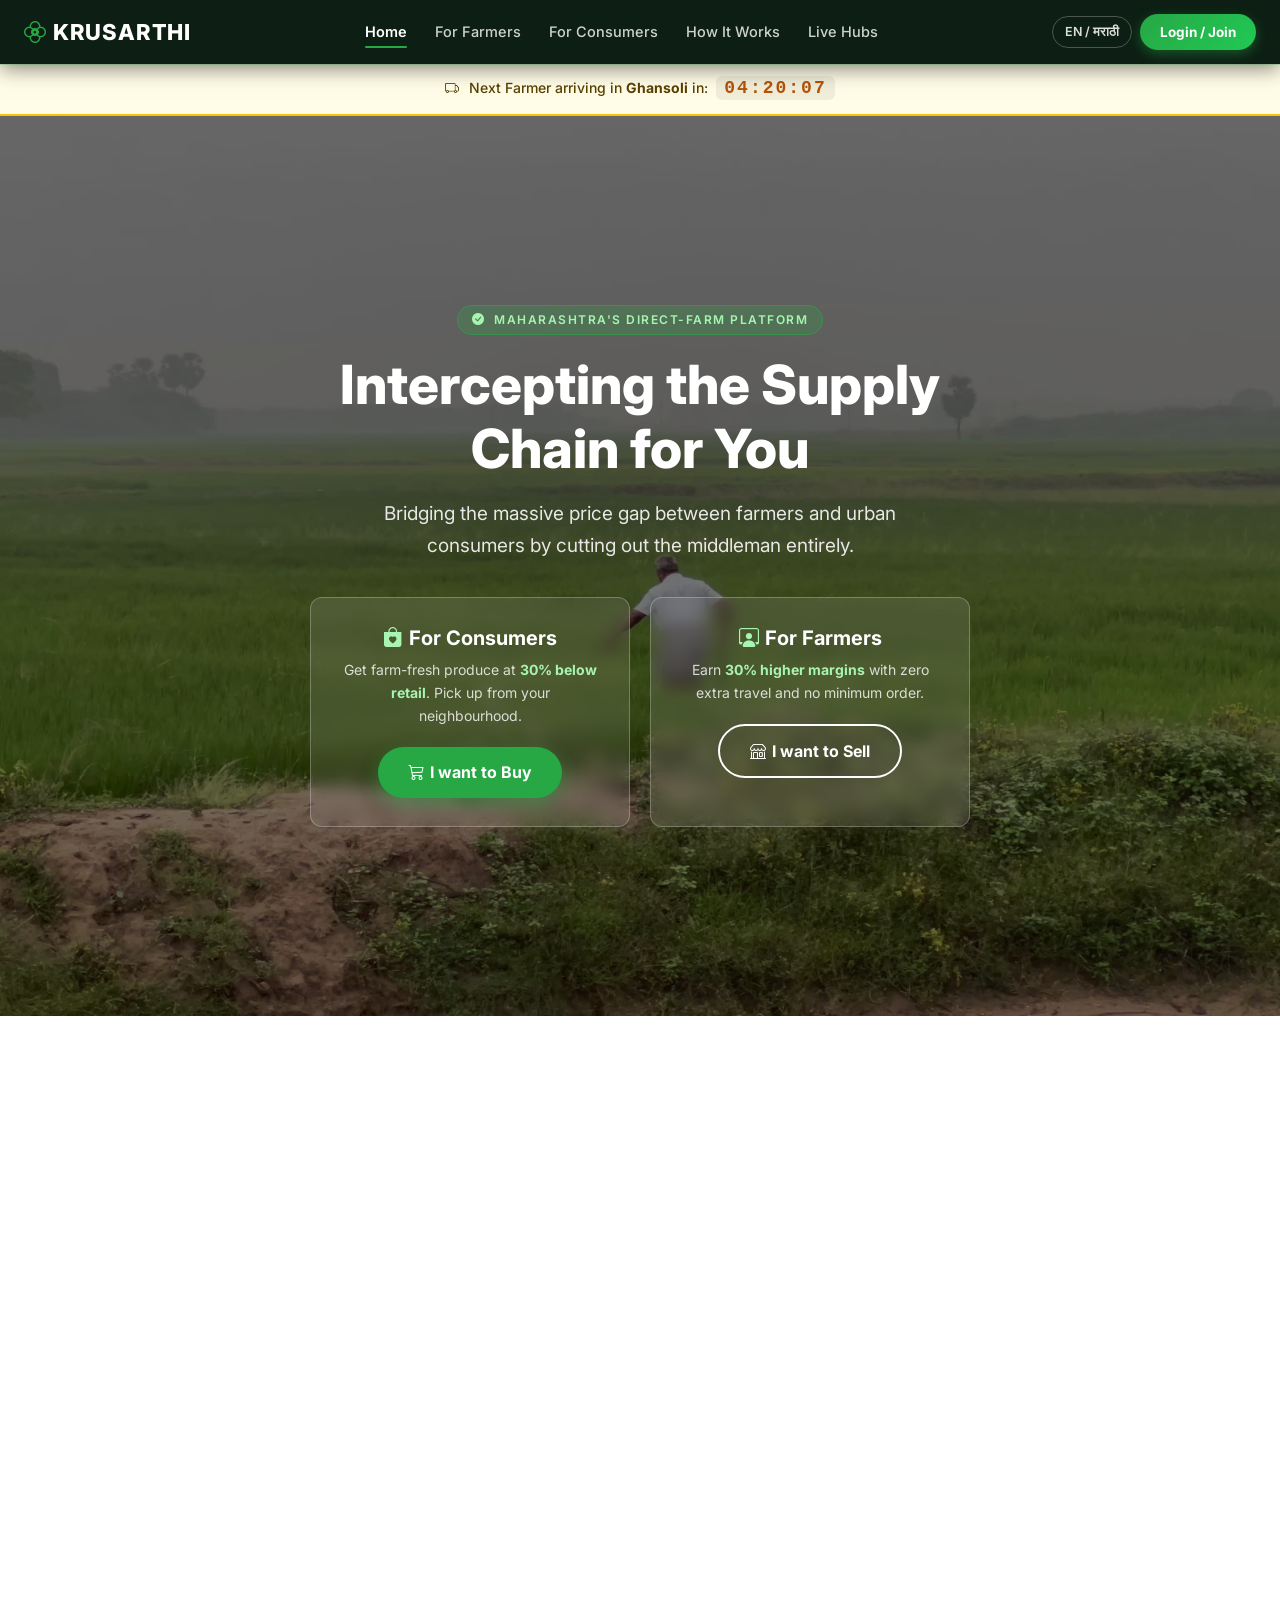
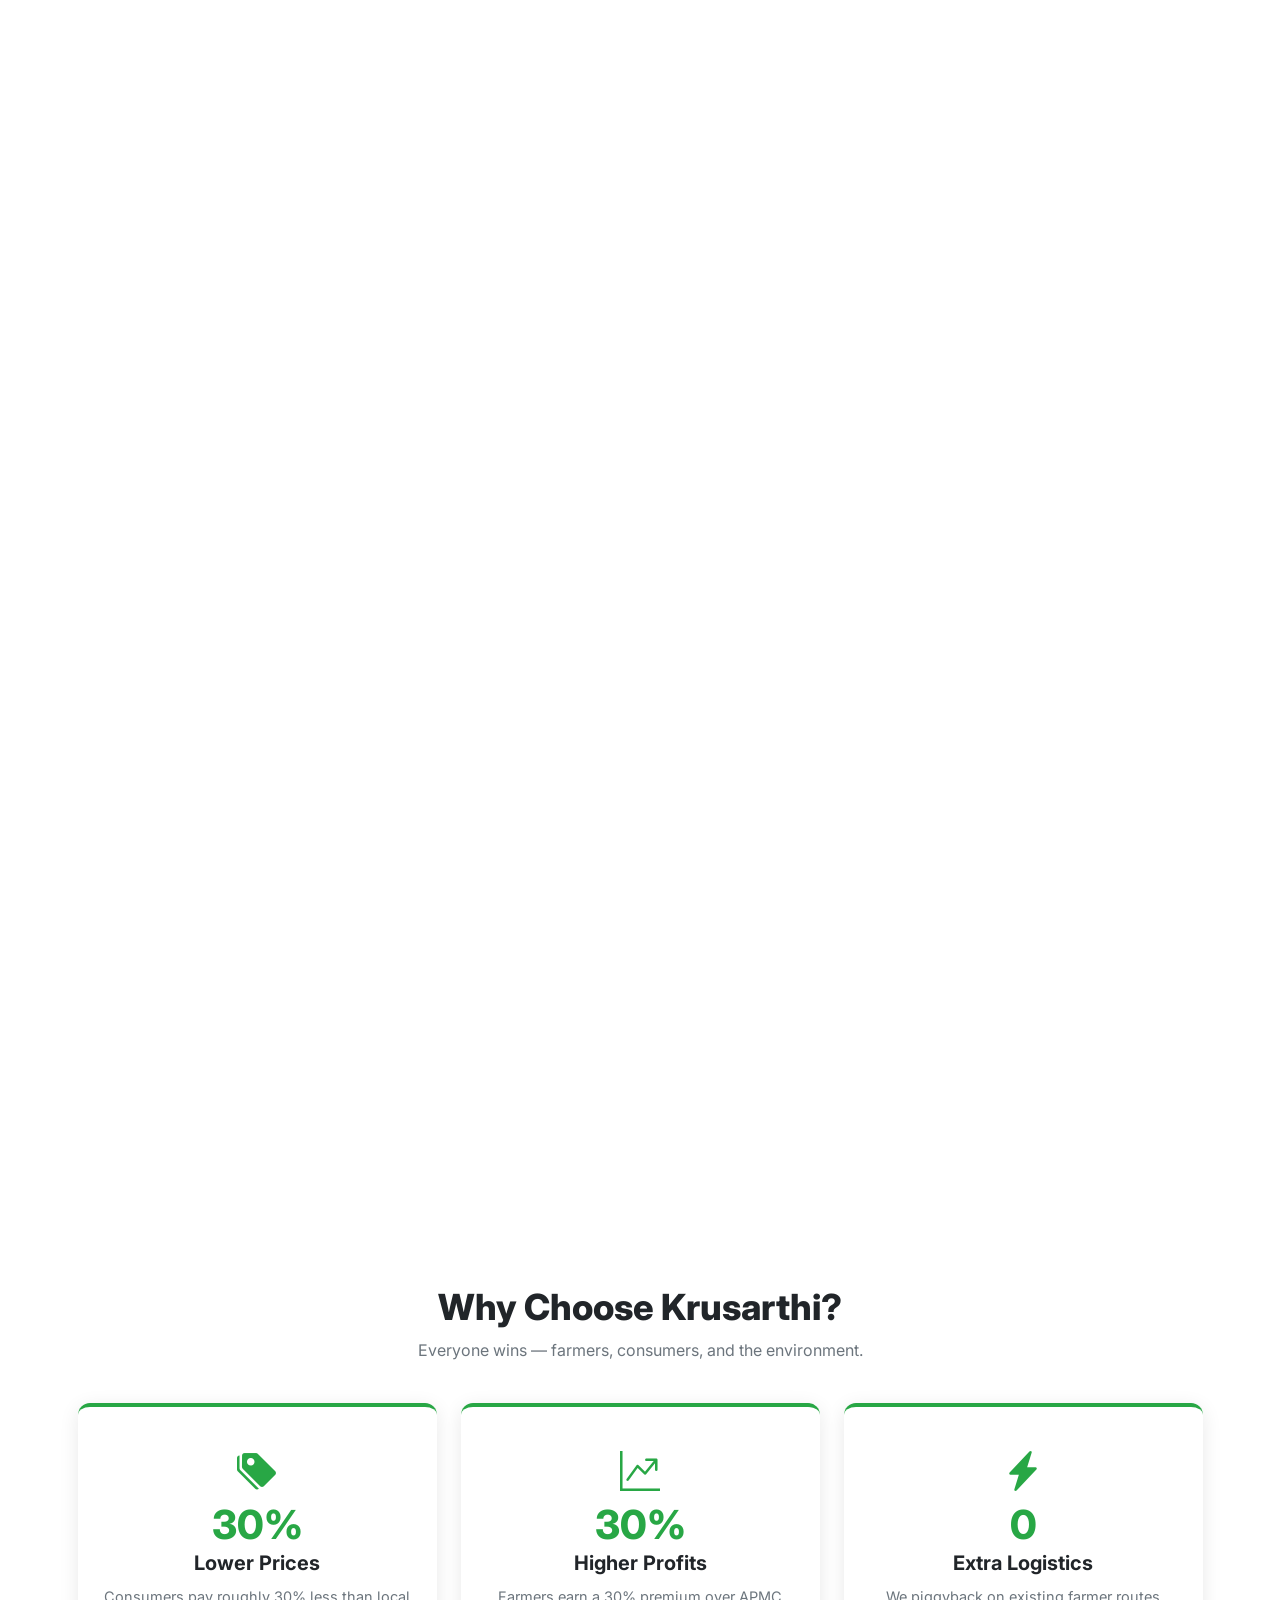
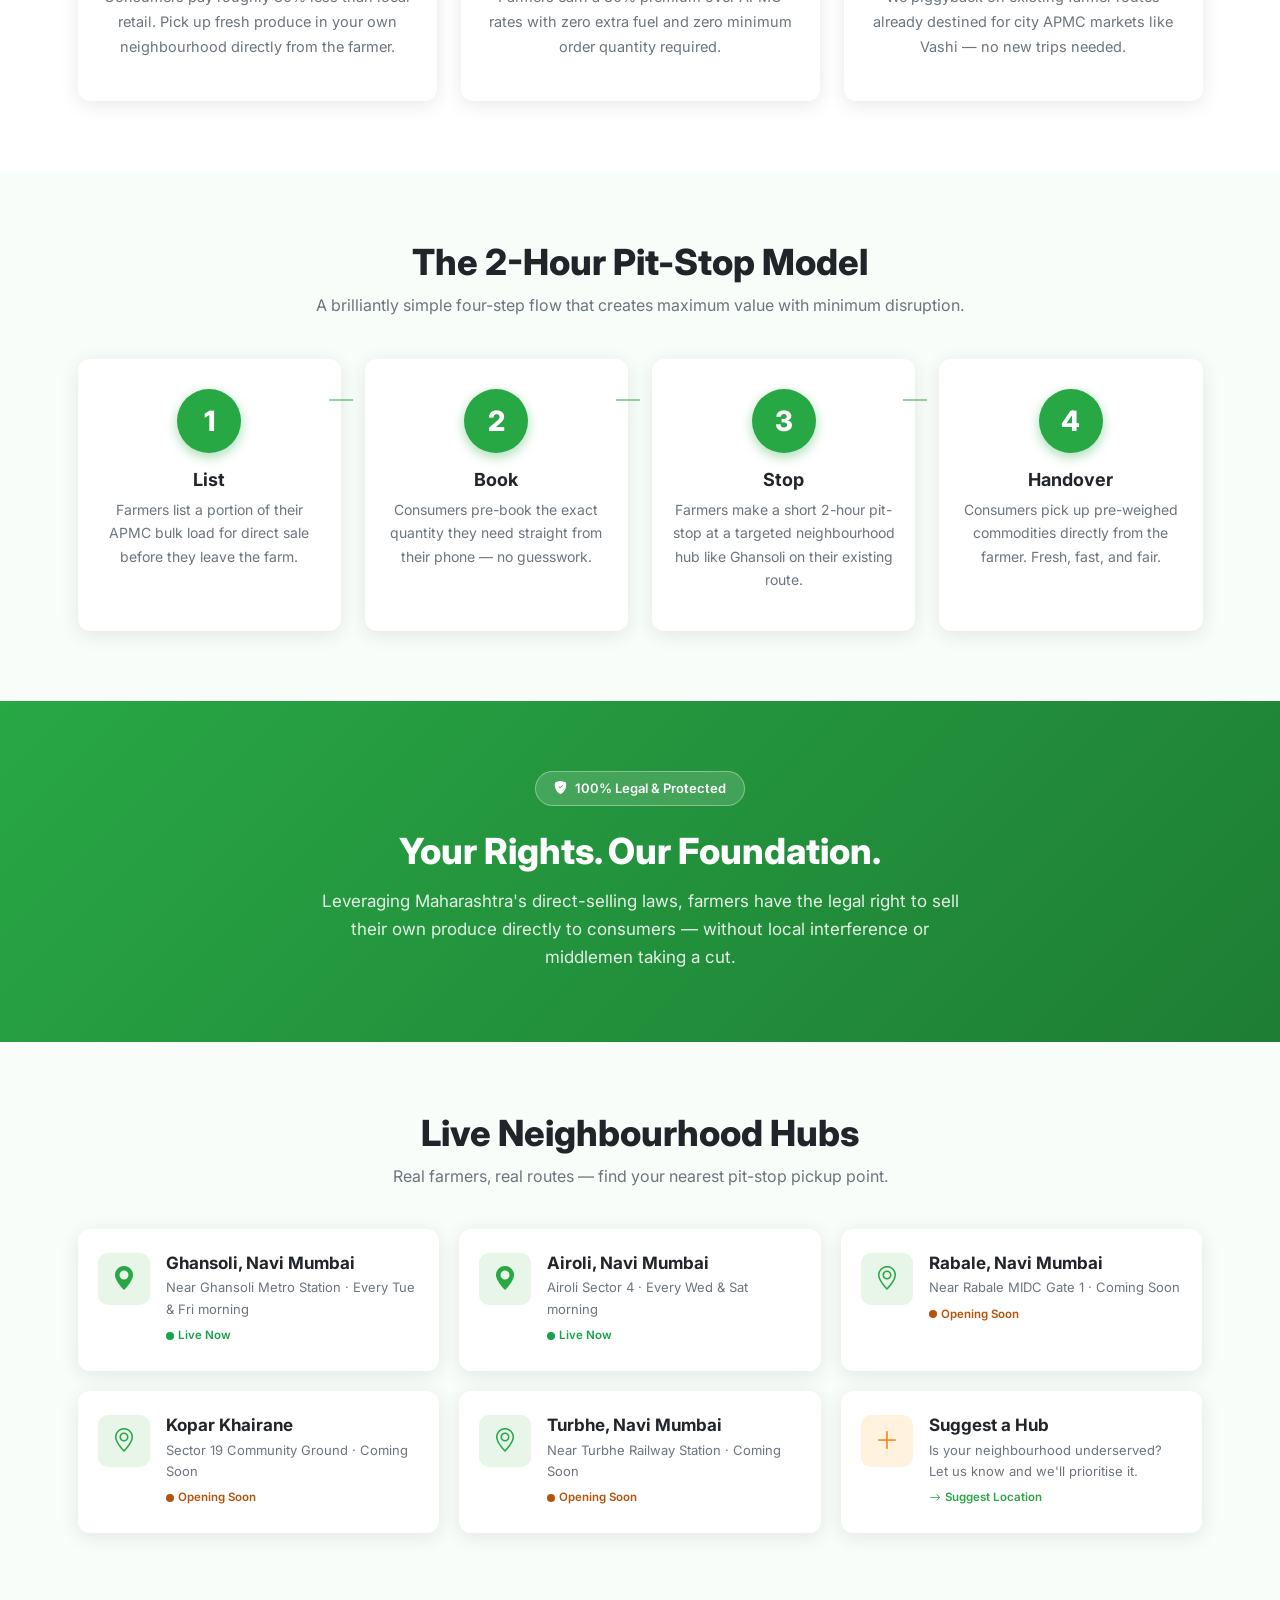
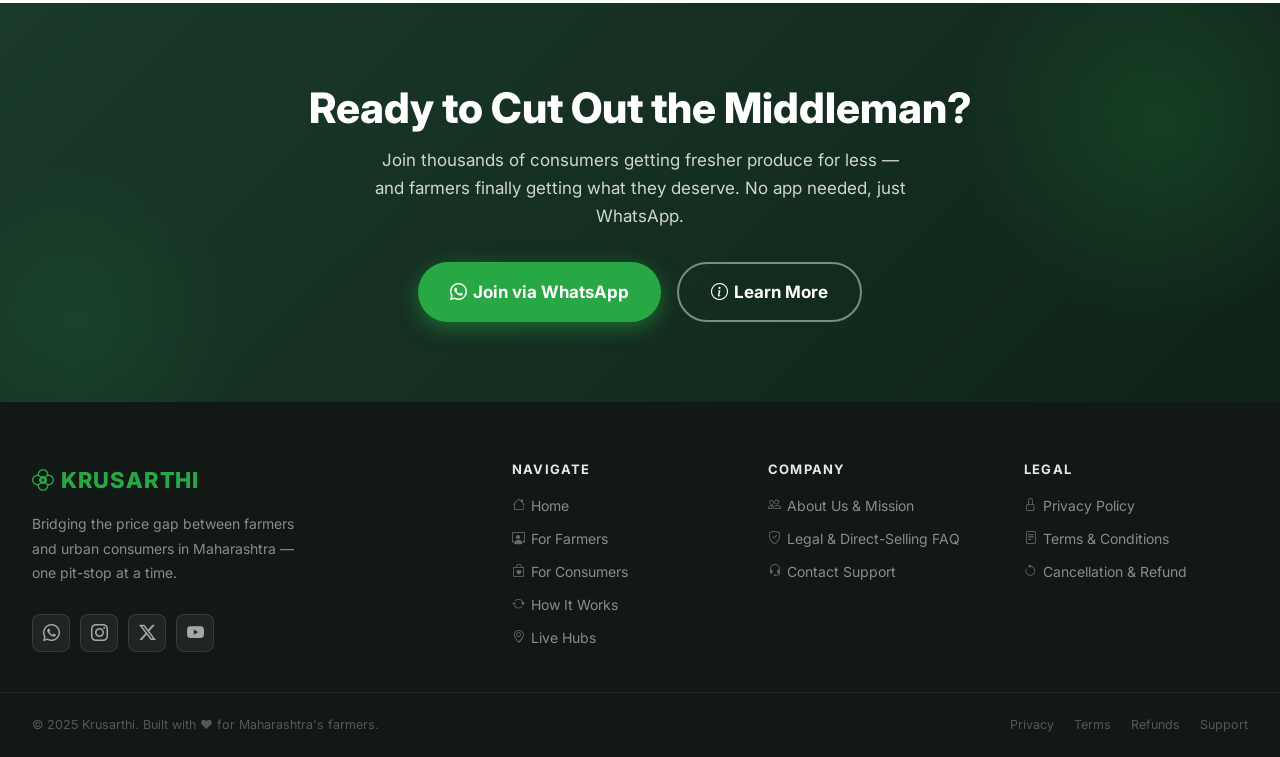
==== index.html @ e2c39114 "Adding the initial Files" ====
<!DOCTYPE html>
<html lang="en">
<head>
    <meta charset="UTF-8">
    <meta name="viewport" content="width=device-width, initial-scale=1.0">
    <title>Krusarthi – Direct from Farm, On the Way to APMC</title>
    <meta name="description" content="Krusarthi bridges the price gap between farmers and urban consumers by intercepting the traditional supply chain. Get farm-fresh produce 30% cheaper. Farmers earn 30% more.">

    <!-- Google Fonts: Inter -->
    <link rel="preconnect" href="https://fonts.googleapis.com">
    <link rel="preconnect" href="https://fonts.gstatic.com" crossorigin>
    <link href="https://fonts.googleapis.com/css2?family=Inter:wght@400;500;600;700;800&display=swap" rel="stylesheet">

    <!-- Bootstrap 5 CSS -->
    <link href="https://cdn.jsdelivr.net/npm/bootstrap@5.3.3/dist/css/bootstrap.min.css" rel="stylesheet">

    <!-- Bootstrap Icons -->
    <link href="https://cdn.jsdelivr.net/npm/bootstrap-icons@1.11.3/font/bootstrap-icons.min.css" rel="stylesheet">

    <!-- Shared site CSS -->
    <link rel="stylesheet" href="static/css/krusarthi.css">


    <style>
        /* Hero scroll animation — index.html only */
        #hero-sentinel {
            position: relative;
            height: 300vh;
        }
        #hero {
            position: sticky; top: 0;
            height: 100vh; overflow: hidden;
            display: flex; align-items: center; justify-content: center;
        }
        #hero-fallback {
            position: absolute; inset: 0;
            width: 100%; height: 100%; object-fit: cover;
            transition: opacity 0.6s ease;
        }
        #hero-canvas {
            position: absolute; inset: 0;
            width: 100%; height: 100%;
        }
        #hero-overlay { position: absolute; inset: 0; background: rgba(0,0,0,0.55); }
        .hero-inner {
            position: relative; z-index: 1;
            max-width: 76rem; margin: 0 auto; text-align: center;
            padding: 0 2rem; transition: opacity 0.3s ease;
        }
        .hero-badge {
            display: inline-block;
            background: rgba(40,167,69,0.25);
            border: 0.1rem solid rgba(40,167,69,0.6);
            color: #a8f5b2; font-size: 1.2rem; font-weight: 600;
            letter-spacing: 0.15rem; text-transform: uppercase;
            padding: 0.4rem 1.4rem; border-radius: 10rem; margin-bottom: 1.8rem;
        }
        #hero h1 {
            color: #ffffff; font-size: clamp(3rem, 6vw, 5.4rem);
            font-weight: 800; margin-bottom: 1.6rem;
        }
        .hero-inner > p {
            color: rgba(255,255,255,0.88);
            font-size: clamp(1.5rem, 2.4vw, 1.9rem);
            max-width: 56rem; margin: 0 auto 3.6rem;
        }
    </style>



</head>
<body>



    <!-- ===================== HEADER / NAV ===================== -->
    <header id="site-header">
        <nav>
            <a class="logo" href="#">
                <i class="bi bi-flower2"></i>KRUSARTHI
            </a>

            <!-- Desktop Nav Links -->
            <ul class="nav-links">
                <li><a href="#" class="active">Home</a></li>
                <li><a href="farmer.html">For Farmers</a></li>
                <li><a href="consumer.html">For Consumers</a></li>
                <li><a href="#how-it-works-overview">How It Works</a></li>
                <li><a href="#live-hubs">Live Hubs</a></li>
            </ul>

            <!-- Right-side actions -->
            <div class="nav-right">
                <button class="btn-lang" id="lang-toggle">EN / मराठी</button>
                <button class="btn-login">Login / Join</button>
                <!-- Hamburger -->
                <button class="nav-hamburger" id="hamburger" aria-label="Open menu">
                    <span></span><span></span><span></span>
                </button>
            </div>
        </nav>

        <!-- Mobile Drawer -->
        <div class="nav-mobile-drawer" id="mobile-drawer">
            <ul>
                <li><a href="#">🏠 Home</a></li>
                <li><a href="farmer.html">🌾 For Farmers</a></li>
                <li><a href="consumer.html">🛒 For Consumers</a></li>
                <li><a href="#how-it-works-overview">⚙️ How It Works</a></li>
                <li><a href="#live-hubs">📍 Live Hubs</a></li>
            </ul>
            <div class="drawer-actions">
                <button class="btn-lang" id="lang-toggle-mob">EN / मराठी</button>
                <button class="btn-login">Login / Join</button>
            </div>
        </div>
    </header>

    <main>

        <!-- ===================== LIVE TICKER ===================== -->
        <section id="live-ticker">
            <p>
                <i class="bi bi-truck" style="margin-right:0.6rem;"></i>
                Next Farmer arriving in <strong>Ghansoli</strong> in:&nbsp;
                <span id="timer">04:20:15</span>
            </p>
        </section>

        <!-- ===================== HERO (scroll-driven image sequence) ===================== -->
        <!-- Sentinel: 300vh — makes hero sticky across ~3 sections of scroll -->
        <div id="hero-sentinel">
            <section id="hero">
                <!-- Fallback: frame-001 shown immediately (slow connection / no-JS) -->
                <img id="hero-fallback"
                     src="static/images/hero-img-seq/ezgif-frame-001.jpg"
                     alt="Farmer loading truck">
                <!-- Canvas: drawn by JS scroll scrubber -->
                <canvas id="hero-canvas"></canvas>
                <!-- Dark overlay -->
                <div id="hero-overlay"></div>
                <!-- Hero content -->
                <div class="hero-inner" id="hero-content">
                    <span class="hero-badge">
                        <i class="bi bi-check-circle-fill" style="margin-right:0.4rem;color:#a8f5b2;"></i>
                        Maharashtra's Direct-Farm Platform
                    </span>
                    <h1>Intercepting the Supply Chain&nbsp;for You</h1>
                    <p>Bridging the massive price gap between farmers and urban consumers by cutting out the middleman entirely.</p>
                    <div class="dual-cta">
                        <div class="cta-card consumer-entry">
                            <h2><i class="bi bi-bag-heart-fill" style="margin-right:0.6rem;color:#a8f5b2;"></i>For Consumers</h2>
                            <p>Get farm-fresh produce at <strong style="color:#a8f5b2;">30% below retail</strong>. Pick up from your neighbourhood.</p>
                            <button class="btn-consumer" id="btn-buy">
                                <i class="bi bi-cart3" style="margin-right:0.6rem;"></i>I want to Buy
                            </button>
                        </div>
                        <div class="cta-card farmer-entry">
                            <h2><i class="bi bi-person-workspace" style="margin-right:0.6rem;color:#a8f5b2;"></i>For Farmers</h2>
                            <p>Earn <strong style="color:#a8f5b2;">30% higher margins</strong> with zero extra travel and no minimum order.</p>
                            <button class="btn-farmer" id="btn-sell">
                                <i class="bi bi-shop" style="margin-right:0.6rem;"></i>I want to Sell
                            </button>
                        </div>
                    </div>
                </div>
            </section>
        </div><!-- /#hero-sentinel -->

        <!-- ===================== VALUE PROPOSITION ===================== -->
        <section id="value-prop" id="about">
            <div class="container-xl">
                <h2 class="section-title reveal">Why Choose Krusarthi?</h2>
                <p class="section-subtitle reveal">Everyone wins — farmers, consumers, and the environment.</p>

                <div class="features-grid">

                    <article class="feature-card reveal">
                        <i class="bi bi-tags-fill feature-icon"></i>
                        <span class="highlight-stat">30%</span>
                        <h3>Lower Prices</h3>
                        <p>Consumers pay roughly 30% less than local retail. Pick up fresh produce in your own neighbourhood directly from the farmer.</p>
                    </article>

                    <article class="feature-card reveal">
                        <i class="bi bi-graph-up-arrow feature-icon"></i>
                        <span class="highlight-stat">30%</span>
                        <h3>Higher Profits</h3>
                        <p>Farmers earn a 30% premium over APMC rates with zero extra fuel and zero minimum order quantity required.</p>
                    </article>

                    <article class="feature-card reveal">
                        <i class="bi bi-lightning-charge-fill feature-icon"></i>
                        <span class="highlight-stat">0</span>
                        <h3>Extra Logistics</h3>
                        <p>We piggyback on existing farmer routes already destined for city APMC markets like Vashi — no new trips needed.</p>
                    </article>

                </div>
            </div>
        </section>

        <!-- ===================== HOW IT WORKS ===================== -->
        <section id="how-it-works-overview">
            <div class="container-xl">
                <h2 class="section-title reveal">The 2-Hour Pit-Stop Model</h2>
                <p class="section-subtitle reveal">A brilliantly simple four-step flow that creates maximum value with minimum disruption.</p>

                <div class="steps-grid">

                    <div class="step-card reveal">
                        <div class="step-number">1</div>
                        <h3>List</h3>
                        <p>Farmers list a portion of their APMC bulk load for direct sale before they leave the farm.</p>
                    </div>

                    <div class="step-card reveal">
                        <div class="step-number">2</div>
                        <h3>Book</h3>
                        <p>Consumers pre-book the exact quantity they need straight from their phone — no guesswork.</p>
                    </div>

                    <div class="step-card reveal">
                        <div class="step-number">3</div>
                        <h3>Stop</h3>
                        <p>Farmers make a short 2-hour pit-stop at a targeted neighbourhood hub like Ghansoli on their existing route.</p>
                    </div>

                    <div class="step-card reveal">
                        <div class="step-number">4</div>
                        <h3>Handover</h3>
                        <p>Consumers pick up pre-weighed commodities directly from the farmer. Fresh, fast, and fair.</p>
                    </div>

                </div>
            </div>
        </section>

        <!-- ===================== TRUST SHIELD ===================== -->
        <section id="trust-shield">
            <span class="trust-badge">
                <i class="bi bi-shield-fill-check"></i>
                100% Legal &amp; Protected
            </span>
            <h2>Your Rights. Our Foundation.</h2>
            <p>Leveraging Maharashtra's direct-selling laws, farmers have the legal right to sell their own produce directly to consumers — without local interference or middlemen taking a cut.</p>
        </section>

        <!-- ===================== LIVE HUBS ===================== -->
        <section id="live-hubs">
            <div class="container-xl">
                <h2 class="section-title reveal">Live Neighbourhood Hubs</h2>
                <p class="section-subtitle reveal">Real farmers, real routes — find your nearest pit-stop pickup point.</p>

                <div class="hubs-grid">

                    <div class="hub-card reveal">
                        <div class="hub-icon"><i class="bi bi-geo-alt-fill"></i></div>
                        <div>
                            <h3>Ghansoli, Navi Mumbai</h3>
                            <p>Near Ghansoli Metro Station · Every Tue &amp; Fri morning</p>
                            <span class="hub-status live"><span class="hub-status-dot"></span> Live Now</span>
                        </div>
                    </div>

                    <div class="hub-card reveal">
                        <div class="hub-icon"><i class="bi bi-geo-alt-fill"></i></div>
                        <div>
                            <h3>Airoli, Navi Mumbai</h3>
                            <p>Airoli Sector 4 · Every Wed &amp; Sat morning</p>
                            <span class="hub-status live"><span class="hub-status-dot"></span> Live Now</span>
                        </div>
                    </div>

                    <div class="hub-card reveal">
                        <div class="hub-icon"><i class="bi bi-geo-alt"></i></div>
                        <div>
                            <h3>Rabale, Navi Mumbai</h3>
                            <p>Near Rabale MIDC Gate 1 · Coming Soon</p>
                            <span class="hub-status soon"><span class="hub-status-dot"></span> Opening Soon</span>
                        </div>
                    </div>

                    <div class="hub-card reveal">
                        <div class="hub-icon"><i class="bi bi-geo-alt"></i></div>
                        <div>
                            <h3>Kopar Khairane</h3>
                            <p>Sector 19 Community Ground · Coming Soon</p>
                            <span class="hub-status soon"><span class="hub-status-dot"></span> Opening Soon</span>
                        </div>
                    </div>

                    <div class="hub-card reveal">
                        <div class="hub-icon"><i class="bi bi-geo-alt"></i></div>
                        <div>
                            <h3>Turbhe, Navi Mumbai</h3>
                            <p>Near Turbhe Railway Station · Coming Soon</p>
                            <span class="hub-status soon"><span class="hub-status-dot"></span> Opening Soon</span>
                        </div>
                    </div>

                    <div class="hub-card reveal">
                        <div class="hub-icon" style="background:#fff3e0;color:#f57c00;"><i class="bi bi-plus-lg"></i></div>
                        <div>
                            <h3>Suggest a Hub</h3>
                            <p>Is your neighbourhood underserved? Let us know and we'll prioritise it.</p>
                            <span class="hub-status soon" style="color:var(--color-primary);"><i class="bi bi-arrow-right"></i> Suggest Location</span>
                        </div>
                    </div>

                </div>
            </div>
        </section>

        <!-- ===================== GET STARTED CTA ===================== -->
        <section id="get-started">
            <h2 class="reveal">Ready to Cut Out the Middleman?</h2>
            <p class="reveal">Join thousands of consumers getting fresher produce for less — and farmers finally getting what they deserve. No app needed, just WhatsApp.</p>
            <div class="cta-actions reveal">
                <button class="btn-cta-primary">
                    <i class="bi bi-whatsapp" style="margin-right:0.6rem;"></i>Join via WhatsApp
                </button>
                <button class="btn-cta-outline">
                    <i class="bi bi-info-circle" style="margin-right:0.6rem;"></i>Learn More
                </button>
            </div>
        </section>

    </main>

    <!-- ===================== FOOTER ===================== -->
    <footer>
        <div class="footer-main">

            <!-- Brand column -->
            <div class="footer-brand">
                <span class="footer-logo">
                    <i class="bi bi-flower2"></i>KRUSARTHI
                </span>
                <p class="footer-desc">Bridging the price gap between farmers and urban consumers in Maharashtra — one pit-stop at a time.</p>
                <div class="footer-social">
                    <a href="#" aria-label="WhatsApp"><i class="bi bi-whatsapp"></i></a>
                    <a href="#" aria-label="Instagram"><i class="bi bi-instagram"></i></a>
                    <a href="#" aria-label="Twitter / X"><i class="bi bi-twitter-x"></i></a>
                    <a href="#" aria-label="YouTube"><i class="bi bi-youtube"></i></a>
                </div>
            </div>

            <!-- Column: Navigate -->
            <div class="footer-col">
                <h4>Navigate</h4>
                <ul>
                    <li><a href="#"><i class="bi bi-house"></i>Home</a></li>
                    <li><a href="farmer.html"><i class="bi bi-person-workspace"></i>For Farmers</a></li>
                    <li><a href="consumer.html"><i class="bi bi-bag-heart"></i>For Consumers</a></li>
                    <li><a href="#how-it-works-overview"><i class="bi bi-arrow-repeat"></i>How It Works</a></li>
                    <li><a href="#live-hubs"><i class="bi bi-geo-alt"></i>Live Hubs</a></li>
                </ul>
            </div>

            <!-- Column: Company -->
            <div class="footer-col">
                <h4>Company</h4>
                <ul>
                    <li><a href="about.html"><i class="bi bi-people"></i>About Us &amp; Mission</a></li>
                    <li><a href="legal-faq.html"><i class="bi bi-shield-check"></i>Legal &amp; Direct-Selling FAQ</a></li>
                    <li><a href="contact.html"><i class="bi bi-headset"></i>Contact Support</a></li>
                </ul>
            </div>

            <!-- Column: Legal -->
            <div class="footer-col">
                <h4>Legal</h4>
                <ul>
                    <li><a href="privacy.html"><i class="bi bi-lock"></i>Privacy Policy</a></li>
                    <li><a href="terms.html"><i class="bi bi-file-text"></i>Terms &amp; Conditions</a></li>
                    <li><a href="refund.html"><i class="bi bi-arrow-counterclockwise"></i>Cancellation &amp; Refund</a></li>
                </ul>
            </div>

        </div>

        <!-- Bottom bar -->
        <div class="footer-bottom">
            <p>&copy; 2025 Krusarthi. Built with ❤️ for Maharashtra's farmers.</p>
            <div class="footer-bottom-links">
                <a href="privacy.html">Privacy</a>
                <a href="terms.html">Terms</a>
                <a href="refund.html">Refunds</a>
                <a href="contact.html">Support</a>
            </div>
        </div>
    </footer>

    <!-- Bootstrap 5 JS -->
    <script src="https://cdn.jsdelivr.net/npm/bootstrap@5.3.3/dist/js/bootstrap.bundle.min.js"></script>

    <script>
        /* ============================================
           LIVE COUNTDOWN TIMER
        ============================================ */
        (function () {
            const timerEl = document.getElementById('timer');
            let totalSeconds = (4 * 3600) + (20 * 60) + 15;

            function pad(n) { return String(n).padStart(2, '0'); }

            function tick() {
                if (totalSeconds <= 0) {
                    timerEl.textContent = '00:00:00';
                    return;
                }
                totalSeconds--;
                const h = Math.floor(totalSeconds / 3600);
                const m = Math.floor((totalSeconds % 3600) / 60);
                const s = totalSeconds % 60;
                timerEl.textContent = `${pad(h)}:${pad(m)}:${pad(s)}`;
            }

            setInterval(tick, 1000);
        })();

        /* ============================================
           SCROLL REVEAL ANIMATION
        ============================================ */
        (function () {
            const revealEls = document.querySelectorAll('.reveal');

            const observer = new IntersectionObserver(
                (entries) => {
                    entries.forEach((entry, i) => {
                        if (entry.isIntersecting) {
                            // stagger siblings inside the same parent
                            const siblings = entry.target.parentElement.querySelectorAll('.reveal');
                            siblings.forEach((el, idx) => {
                                setTimeout(() => el.classList.add('visible'), idx * 100);
                            });
                            observer.unobserve(entry.target);
                        }
                    });
                },
                { threshold: 0.12 }
            );

            revealEls.forEach(el => observer.observe(el));
        })();

        /* ============================================
           LANGUAGE TOGGLE (STUB)
        ============================================ */
        document.getElementById('lang-toggle').addEventListener('click', function () {
            alert('Language switching coming soon! / भाषा बदलणे लवकरच येत आहे!');
        });

        /* ============================================
           HAMBURGER MENU TOGGLE
        ============================================ */
        (function () {
            const hamburger = document.getElementById('hamburger');
            const drawer    = document.getElementById('mobile-drawer');
            const langMob   = document.getElementById('lang-toggle-mob');

            hamburger.addEventListener('click', () => {
                const isOpen = drawer.classList.toggle('open');
                hamburger.classList.toggle('open', isOpen);
                hamburger.setAttribute('aria-expanded', isOpen);
            });

            // Close drawer on link click
            drawer.querySelectorAll('a').forEach(link => {
                link.addEventListener('click', () => {
                    drawer.classList.remove('open');
                    hamburger.classList.remove('open');
                });
            });

            // Language toggle inside drawer
            if (langMob) {
                langMob.addEventListener('click', () => {
                    alert('Language switching coming soon! / भाषा बदलणे लवकरच येत आहे!');
                });
            }
        })();

        /* ============================================
           HERO IMAGE SEQUENCE (SCROLL SCRUBBING)
        ============================================ */
        class HeroSequence {
            constructor() {
                this.sentinel = document.getElementById('hero-sentinel');
                this.canvas   = document.getElementById('hero-canvas');
                this.fallback = document.getElementById('hero-fallback');
                this.content  = document.getElementById('hero-content');
                this.overlay  = document.getElementById('hero-overlay');
                
                if (!this.sentinel || !this.canvas) return;

                this.ctx = this.canvas.getContext('2d');
                this.frameCount = 183;
                this.images = [];
                this.loadedImages = 0;
                this.currentFrame = -1;
                
                // Track viewport size to set canvas dimensions
                this.width = window.innerWidth;
                this.height = window.innerHeight;
                this.setCanvasSize();

                window.addEventListener('resize', () => {
                    this.width = window.innerWidth;
                    this.height = window.innerHeight;
                    this.setCanvasSize();
                    this.render(Math.max(0, this.currentFrame));
                });

                this.preloadImages();
                this.bindScroll();
            }

            setCanvasSize() {
                this.canvas.width = this.width;
                this.canvas.height = this.height;
            }

            zeroPad(num, places) {
                return String(num).padStart(places, '0');
            }

            preloadImages() {
                // Eagerly preload first frame to hide fallback ASAP
                for (let i = 1; i <= this.frameCount; i++) {
                    const img = new Image();
                    img.src = `static/images/hero-img-seq/ezgif-frame-${this.zeroPad(i, 3)}.jpg`;
                    
                    img.onload = () => {
                        this.loadedImages++;
                        if (i === 1) {
                            // First frame loaded, hide fallback and draw
                            if (this.fallback) this.fallback.style.opacity = '0';
                            this.render(0);
                        }
                    };
                    this.images.push(img);
                }
            }

            bindScroll() {
                let ticking = false;
                window.addEventListener('scroll', () => {
                    if (!ticking) {
                        window.requestAnimationFrame(() => {
                            this.updateFrames();
                            ticking = false;
                        });
                        ticking = true;
                    }
                }, { passive: true });
                
                // Initial paint
                this.updateFrames();
            }

            updateFrames() {
                const rect = this.sentinel.getBoundingClientRect();
                const viewportHeight = window.innerHeight;
                
                // Progress starts at 0 (top of sentinel hits top of viewport)
                // and ends at 1 (bottom of sentinel hits bottom of viewport)
                // Sentinel is 300vh, so scroll span is 200vh
                const scrollSpan = rect.height - viewportHeight;
                let progress = -rect.top / scrollSpan;
                
                progress = Math.max(0, Math.min(1, progress));
                
                // Map progress (0 -> 1) to frame index (0 -> 182)
                const targetFrame = Math.min(
                    this.frameCount - 1,
                    Math.floor(progress * this.frameCount)
                );

                if (targetFrame !== this.currentFrame) {
                    this.render(targetFrame);
                    this.currentFrame = targetFrame;
                }

                // Opacity fading for overlay and text
                // Fade out text overlay gradually as we scroll down
                if (progress > 0) {
                    const textOpacity = Math.max(0, 1 - (progress * 2.5)); 
                    const overlayOpacity = 0.55 * Math.max(0.3, 1 - (progress * 2.5));
                    
                    this.content.style.opacity = textOpacity;
                    this.overlay.style.backgroundColor = `rgba(0,0,0,${overlayOpacity})`;
                } else {
                    this.content.style.opacity = 1;
                    this.overlay.style.backgroundColor = 'rgba(0,0,0,0.55)';
                }
            }

            render(index) {
                if (index < 0 || index >= this.images.length || !this.images[index].complete) return;
                
                const img = this.images[index];
                
                // Object Fit: Cover simulation for Canvas
                const imgAspect = img.width / img.height;
                const canvasAspect = this.width / this.height;
                
                let drawWidth, drawHeight, offsetX = 0, offsetY = 0;

                if (imgAspect > canvasAspect) {
                    // Image is wider than canvas
                    drawHeight = this.height;
                    drawWidth = img.width * (this.height / img.height);
                    offsetX = (this.width - drawWidth) / 2;
                } else {
                    // Image is taller than canvas
                    drawWidth = this.width;
                    drawHeight = img.height * (this.width / img.width);
                    offsetY = (this.height - drawHeight) / 2;
                }

                this.ctx.clearRect(0, 0, this.width, this.height);
                this.ctx.drawImage(img, offsetX, offsetY, drawWidth, drawHeight);
            }
        }

        // Initialize sequence on DOM load
        document.addEventListener('DOMContentLoaded', () => {
            new HeroSequence();
        });
    </script>
</body>
</html>
---- static/css/krusarthi.css ----
/* ============================================
   CSS VARIABLES & BASE
   1rem = 10px (html font-size: 62.5%)
============================================ */
:root {
    --color-primary:       #28a745;
    --color-primary-dark:  #1e7e34;
    --color-primary-light: #e8f5e9;
    --color-nav-bg:        #0d1f14;
    --color-bg:            #ffffff;
    --color-text:          #212529;
    --color-muted:         #6c757d;
    --color-overlay:       rgba(0,0,0,0.60);
    --color-ticker-bg:     #fffde7;
    --color-ticker-border: #f9c107;
    --radius-card:         1.2rem;
    --shadow-card:         0 0.4rem 2rem rgba(0,0,0,0.09);
    --shadow-nav:          0 0.2rem 1.2rem rgba(0,0,0,0.10);
    --transition-base:     0.22s ease;
}

*, *::before, *::after { box-sizing: border-box; }

html { font-size: 62.5%; scroll-behavior: smooth; }

body {
    font-family: 'Inter', system-ui, sans-serif;
    font-size: 1.6rem;
    color: var(--color-text);
    background: var(--color-bg);
    line-height: 1.65;
}

h1,h2,h3,h4 { font-weight: 700; line-height: 1.2; }
a { text-decoration: none; color: inherit; }
img { max-width: 100%; }

/* ============================================
   NAVIGATION BAR — DARK
============================================ */
#site-header {
    position: sticky;
    top: 0;
    z-index: 1000;
    background: var(--color-nav-bg);
    box-shadow: 0 0.1rem 0 rgba(40,167,69,0.25), 0 0.4rem 2rem rgba(0,0,0,0.5);
    transition: background var(--transition-base);
}

#site-header nav {
    display: flex;
    align-items: center;
    justify-content: space-between;
    padding: 0 2.4rem;
    height: 6.4rem;
    max-width: 132rem;
    margin: 0 auto;
    position: relative;
}

.logo {
    font-size: 2.2rem;
    font-weight: 800;
    letter-spacing: 0.08rem;
    text-transform: uppercase;
    color: #ffffff;
    display: flex;
    align-items: center;
    gap: 0.6rem;
    flex-shrink: 0;
    text-decoration: none;
}
.logo i { color: var(--color-primary); font-size: 2.2rem; }

.nav-links {
    list-style: none;
    margin: 0; padding: 0;
    display: flex;
    align-items: center;
    gap: 0.4rem;
}

.nav-links a {
    font-size: 1.45rem;
    font-weight: 500;
    color: rgba(255,255,255,0.80);
    padding: 0.6rem 1.2rem;
    border-radius: 0.8rem;
    position: relative;
    transition: color var(--transition-base), background var(--transition-base);
    display: block;
}
.nav-links a::after {
    content: '';
    position: absolute;
    bottom: 0.2rem; left: 1.2rem; right: 1.2rem;
    height: 0.2rem;
    background: var(--color-primary);
    border-radius: 10rem;
    transform: scaleX(0);
    transition: transform 0.2s ease;
}
.nav-links a:hover  { color: #ffffff; background: rgba(255,255,255,0.08); }
.nav-links a:hover::after { transform: scaleX(1); }
.nav-links a.active { color: #ffffff; font-weight: 600; }
.nav-links a.active::after { transform: scaleX(1); }

.nav-right { display: flex; align-items: center; gap: 0.8rem; }

.btn-lang {
    background: transparent;
    border: 0.15rem solid rgba(255,255,255,0.25);
    color: rgba(255,255,255,0.85);
    border-radius: 10rem;
    padding: 0.5rem 1.2rem;
    font-size: 1.25rem;
    font-weight: 600;
    cursor: pointer;
    transition: all var(--transition-base);
    font-family: inherit;
}
.btn-lang:hover { background: rgba(255,255,255,0.1); color: #fff; border-color: rgba(255,255,255,0.5); }

.btn-login {
    background: linear-gradient(135deg, #28a745 0%, #20c954 100%);
    border: none; color: #fff; border-radius: 10rem;
    padding: 0.7rem 2rem; font-size: 1.35rem; font-weight: 700;
    cursor: pointer;
    box-shadow: 0 0.4rem 1.2rem rgba(40,167,69,0.4);
    transition: opacity var(--transition-base), transform var(--transition-base);
    font-family: inherit;
}
.btn-login:hover { opacity: 0.88; transform: translateY(-0.1rem); }

/* Hamburger */
.nav-hamburger {
    display: none;
    flex-direction: column; gap: 0.5rem;
    background: none; border: none;
    cursor: pointer; padding: 0.6rem;
    border-radius: 0.8rem;
    transition: background var(--transition-base);
}
.nav-hamburger:hover { background: rgba(255,255,255,0.1); }
.nav-hamburger span {
    display: block; width: 2.4rem; height: 0.2rem;
    background: rgba(255,255,255,0.85); border-radius: 10rem;
    transition: transform 0.3s ease, opacity 0.3s ease;
}
.nav-hamburger.open span:nth-child(1) { transform: translateY(0.7rem) rotate(45deg); }
.nav-hamburger.open span:nth-child(2) { opacity: 0; }
.nav-hamburger.open span:nth-child(3) { transform: translateY(-0.7rem) rotate(-45deg); }

/* Mobile drawer */
.nav-mobile-drawer {
    display: none;
    position: fixed;
    top: 6.4rem; left: 0; right: 0;
    background: var(--color-nav-bg);
    border-bottom: 0.1rem solid rgba(40,167,69,0.2);
    padding: 1.6rem 2.4rem 2.4rem;
    box-shadow: 0 0.8rem 2.4rem rgba(0,0,0,0.4);
    z-index: 999;
    transform: translateY(-1rem); opacity: 0;
    transition: transform 0.28s ease, opacity 0.28s ease;
    pointer-events: none;
}
.nav-mobile-drawer.open {
    display: block;
    transform: translateY(0); opacity: 1; pointer-events: auto;
}
.nav-mobile-drawer ul {
    list-style: none; margin: 0 0 1.6rem; padding: 0;
    display: flex; flex-direction: column; gap: 0.4rem;
}
.nav-mobile-drawer ul a {
    display: block; padding: 1.1rem 1.4rem;
    font-size: 1.6rem; font-weight: 500;
    color: rgba(255,255,255,0.80); border-radius: 1rem;
    transition: background var(--transition-base), color var(--transition-base);
    text-decoration: none;
}
.nav-mobile-drawer ul a:hover { background: rgba(255,255,255,0.08); color: #ffffff; }
.nav-mobile-drawer .drawer-actions {
    display: flex; gap: 1rem;
    padding-top: 1.2rem;
    border-top: 0.1rem solid rgba(255,255,255,0.1);
}
.nav-mobile-drawer .drawer-actions button { flex: 1; }

@media (max-width: 820px) {
    .nav-links { display: none; }
    .nav-hamburger { display: flex; }
}

/* ============================================
   LIVE TICKER
============================================ */
#live-ticker {
    background: var(--color-ticker-bg);
    border-bottom: 0.2rem solid var(--color-ticker-border);
    padding: 1rem 2rem; text-align: center;
}
#live-ticker p { margin: 0; font-size: 1.4rem; font-weight: 500; color: #5a4000; }
#timer {
    font-family: 'Courier New', Courier, monospace;
    font-size: 1.8rem; font-weight: 700; color: #b45309;
    background: rgba(0,0,0,0.06);
    padding: 0.2rem 0.8rem; border-radius: 0.6rem; letter-spacing: 0.2rem;
}

/* ============================================
   SECTION COMMON
============================================ */
section { padding: 7rem 2rem; }
section:nth-child(even) { background: #f8fdf9; }

.section-title {
    font-size: clamp(2.4rem, 4vw, 3.6rem);
    font-weight: 800; color: var(--color-text); margin-bottom: 0.8rem;
}
.section-subtitle { font-size: 1.6rem; color: var(--color-muted); margin-bottom: 4rem; }

/* ============================================
   PAGE INNER HERO/BANNER (all inner pages)
============================================ */
.page-hero {
    background: linear-gradient(135deg, var(--color-nav-bg) 0%, #1a3a2a 100%);
    color: #ffffff;
    padding: 9rem 2rem 7rem;
    text-align: center;
    position: relative;
    overflow: hidden;
}
.page-hero::before {
    content: '';
    position: absolute; top: -6rem; right: -6rem;
    width: 32rem; height: 32rem; border-radius: 50%;
    background: radial-gradient(circle, rgba(40,167,69,0.15) 0%, transparent 70%);
    pointer-events: none;
}
.page-hero .hero-badge {
    display: inline-flex; align-items: center; gap: 0.6rem;
    background: rgba(40,167,69,0.2);
    border: 0.1rem solid rgba(40,167,69,0.5);
    color: #a8f5b2; font-size: 1.25rem; font-weight: 600;
    letter-spacing: 0.12rem; text-transform: uppercase;
    padding: 0.5rem 1.6rem; border-radius: 10rem; margin-bottom: 2rem;
}
.page-hero h1 { font-size: clamp(3rem, 6vw, 5rem); font-weight: 800; margin-bottom: 1.4rem; }
.page-hero p {
    font-size: clamp(1.6rem, 2.4vw, 2rem);
    color: rgba(255,255,255,0.82); max-width: 62rem; margin: 0 auto;
}

/* ============================================
   DUAL CTA (hero)
============================================ */
.dual-cta { display: flex; gap: 2rem; flex-wrap: wrap; justify-content: center; margin-top: 2rem; }
.cta-card {
    background: rgba(255,255,255,0.10);
    border: 0.15rem solid rgba(255,255,255,0.25);
    backdrop-filter: blur(8px); -webkit-backdrop-filter: blur(8px);
    border-radius: var(--radius-card);
    padding: 2.8rem 3rem; min-width: 24rem; flex: 1; max-width: 32rem; text-align: center;
    transition: transform var(--transition-base), box-shadow var(--transition-base);
}
.cta-card:hover { transform: translateY(-0.5rem); box-shadow: 0 1.2rem 3.2rem rgba(0,0,0,0.28); }
.cta-card h2 { color: #ffffff; font-size: 2rem; margin-bottom: 0.8rem; }
.cta-card p { color: rgba(255,255,255,0.80); font-size: 1.4rem; margin-bottom: 2rem; }

.btn-consumer {
    display: inline-block; background: var(--color-primary); color: #ffffff;
    border: none; border-radius: 10rem; padding: 1.2rem 3rem;
    font-size: 1.6rem; font-weight: 700; cursor: pointer;
    box-shadow: 0 0.6rem 1.8rem rgba(40,167,69,0.45);
    transition: background var(--transition-base), transform var(--transition-base);
    font-family: inherit;
}
.btn-consumer:hover { background: var(--color-primary-dark); transform: scale(1.03); }

.btn-farmer {
    display: inline-block; background: transparent; color: #ffffff;
    border: 0.2rem solid #ffffff; border-radius: 10rem; padding: 1.2rem 3rem;
    font-size: 1.6rem; font-weight: 700; cursor: pointer;
    transition: background var(--transition-base), transform var(--transition-base);
    font-family: inherit;
}
.btn-farmer:hover { background: rgba(255,255,255,0.15); transform: scale(1.03); }

/* ============================================
   VALUE PROPOSITION CARDS
============================================ */
#value-prop { text-align: center; }

.features-grid {
    display: grid; grid-template-columns: 1fr; gap: 2.4rem; margin-top: 4rem;
}
@media (min-width: 768px) { .features-grid { grid-template-columns: repeat(3,1fr); } }

.feature-card {
    background: var(--color-bg); border-radius: var(--radius-card);
    padding: 3.2rem 2.4rem; box-shadow: var(--shadow-card); text-align: center;
    transition: transform var(--transition-base), box-shadow var(--transition-base);
    border-top: 0.4rem solid var(--color-primary);
}
.feature-card:hover { transform: translateY(-0.6rem); box-shadow: 0 1rem 3rem rgba(0,0,0,0.14); }
.feature-icon { font-size: 4rem; color: var(--color-primary); margin-bottom: 1.6rem; }
.feature-card h3 { font-size: 2rem; font-weight: 700; margin-bottom: 1rem; }
.feature-card p { font-size: 1.45rem; color: var(--color-muted); line-height: 1.7; }
.highlight-stat {
    font-size: 4rem; font-weight: 800; color: var(--color-primary);
    display: block; line-height: 1; margin-bottom: 0.6rem;
}

/* ============================================
   HOW IT WORKS STEPS
============================================ */
#how-it-works-overview { text-align: center; }

.steps-grid {
    display: grid; grid-template-columns: 1fr; gap: 2.4rem; margin-top: 4rem;
}
@media (min-width: 768px) { .steps-grid { grid-template-columns: repeat(4,1fr); } }

.step-card {
    background: var(--color-bg); border-radius: var(--radius-card);
    padding: 3rem 2rem; box-shadow: var(--shadow-card); text-align: center;
    position: relative; transition: transform var(--transition-base);
}
.step-card:hover { transform: translateY(-0.5rem); }
.step-number {
    display: inline-flex; align-items: center; justify-content: center;
    width: 6.4rem; height: 6.4rem; border-radius: 50%;
    background: var(--color-primary); color: #ffffff;
    font-size: 2.8rem; font-weight: 800; margin-bottom: 1.6rem;
    box-shadow: 0 0.4rem 1.2rem rgba(40,167,69,0.4);
}
.step-card h3 { font-size: 1.8rem; font-weight: 700; margin-bottom: 0.8rem; }
.step-card p { font-size: 1.4rem; color: var(--color-muted); }
@media (min-width: 768px) {
    .step-card:not(:last-child)::after {
        content: ''; position: absolute; top: 4rem; right: -1.2rem;
        width: 2.4rem; height: 0.2rem;
        background: var(--color-primary); opacity: 0.5;
    }
}

/* ============================================
   TRUST SHIELD
============================================ */
#trust-shield {
    background: linear-gradient(135deg, var(--color-primary) 0%, var(--color-primary-dark) 100%);
    color: #ffffff; text-align: center; padding: 7rem 2rem;
}
#trust-shield h2 { font-size: clamp(2.4rem,4vw,3.6rem); font-weight: 800; margin-bottom: 1.4rem; }
#trust-shield p { font-size: 1.7rem; color: rgba(255,255,255,0.88); max-width: 64rem; margin: 0 auto; }
.trust-badge {
    display: inline-flex; align-items: center; gap: 0.8rem;
    background: rgba(255,255,255,0.15); border: 0.1rem solid rgba(255,255,255,0.35);
    border-radius: 10rem; padding: 0.6rem 1.8rem;
    font-size: 1.3rem; font-weight: 600; margin-bottom: 2.4rem;
}

/* ============================================
   LIVE HUBS SECTION
============================================ */
#live-hubs { text-align: center; }
.hubs-grid {
    display: grid; grid-template-columns: 1fr; gap: 2rem; margin-top: 4rem;
}
@media (min-width: 640px)  { .hubs-grid { grid-template-columns: repeat(2,1fr); } }
@media (min-width: 1024px) { .hubs-grid { grid-template-columns: repeat(3,1fr); } }

.hub-card {
    background: var(--color-bg); border-radius: var(--radius-card);
    padding: 2.4rem 2rem; box-shadow: var(--shadow-card);
    display: flex; align-items: flex-start; gap: 1.6rem; text-align: left;
    transition: transform var(--transition-base), box-shadow var(--transition-base);
}
.hub-card:hover { transform: translateY(-0.5rem); box-shadow: 0 0.8rem 2.8rem rgba(0,0,0,0.12); }
.hub-icon {
    width: 5.2rem; height: 5.2rem; border-radius: 1rem;
    background: var(--color-primary-light);
    display: flex; align-items: center; justify-content: center;
    font-size: 2.4rem; color: var(--color-primary); flex-shrink: 0;
}
.hub-card h3 { font-size: 1.7rem; font-weight: 700; margin-bottom: 0.4rem; }
.hub-card p  { font-size: 1.3rem; color: var(--color-muted); margin: 0; }
.hub-status {
    display: inline-flex; align-items: center; gap: 0.4rem;
    font-size: 1.15rem; font-weight: 600; margin-top: 0.6rem;
}
.hub-status.live { color: #16a34a; }
.hub-status.soon { color: #b45309; }
.hub-status-dot {
    width: 0.8rem; height: 0.8rem; border-radius: 50%;
    background: currentColor; animation: pulse-dot 1.8s infinite;
}
@keyframes pulse-dot {
    0%,100% { opacity:1; transform:scale(1); }
    50%      { opacity:0.5; transform:scale(1.3); }
}

/* ============================================
   GET STARTED / FINAL CTA
============================================ */
#get-started {
    background: linear-gradient(135deg, #1a3a2a 0%, #0f2318 100%);
    color: #fff; text-align: center; padding: 8rem 2rem;
    position: relative; overflow: hidden;
}
#get-started::before {
    content: ''; position: absolute; top:-8rem; right:-8rem;
    width:40rem; height:40rem; border-radius:50%;
    background: radial-gradient(circle, rgba(40,167,69,0.18) 0%, transparent 70%);
    pointer-events: none;
}
#get-started::after {
    content: ''; position: absolute; bottom:-8rem; left:-8rem;
    width:32rem; height:32rem; border-radius:50%;
    background: radial-gradient(circle, rgba(40,167,69,0.12) 0%, transparent 70%);
    pointer-events: none;
}
#get-started h2 { font-size: clamp(2.8rem,5vw,4.2rem); font-weight:800; margin-bottom:1.2rem; position:relative; z-index:1; }
#get-started p  { font-size:1.7rem; color:rgba(255,255,255,0.80); max-width:54rem; margin:0 auto 3.2rem; position:relative; z-index:1; }
.cta-actions { display:flex; gap:1.6rem; justify-content:center; flex-wrap:wrap; position:relative; z-index:1; }

.btn-cta-primary {
    background: var(--color-primary); color:#fff; border:none; border-radius:10rem;
    padding:1.4rem 3.2rem; font-size:1.7rem; font-weight:700; cursor:pointer;
    box-shadow:0 0.6rem 2rem rgba(40,167,69,0.5); font-family:inherit;
    transition: transform var(--transition-base), box-shadow var(--transition-base);
}
.btn-cta-primary:hover { transform:translateY(-0.2rem); box-shadow:0 0.9rem 2.6rem rgba(40,167,69,0.6); }
.btn-cta-outline {
    background:transparent; color:#fff; border:0.2rem solid rgba(255,255,255,0.45); border-radius:10rem;
    padding:1.4rem 3.2rem; font-size:1.7rem; font-weight:700; cursor:pointer;
    font-family:inherit; transition: all var(--transition-base);
}
.btn-cta-outline:hover { background:rgba(255,255,255,0.1); border-color:rgba(255,255,255,0.7); }

/* ============================================
   FOOTER — IMMERSIVE MULTI-COLUMN
============================================ */
footer { background: #111816; color: rgba(255,255,255,0.65); padding: 0; }

.footer-main {
    padding: 6rem 3.2rem 4rem;
    display: grid; grid-template-columns: 1fr; gap: 4rem;
    max-width: 132rem; margin: 0 auto;
}
@media (min-width: 640px)  { .footer-main { grid-template-columns: repeat(2,1fr); } }
@media (min-width: 1024px) { .footer-main { grid-template-columns: 2fr 1fr 1fr 1fr; gap: 3.2rem; } }

.footer-brand { display:flex; flex-direction:column; gap:1.4rem; }
.footer-logo {
    font-size:2.2rem; font-weight:800; letter-spacing:0.08rem; text-transform:uppercase;
    color: var(--color-primary);
    display:inline-flex; align-items:center; gap:0.6rem;
}
.footer-logo i { color: var(--color-primary); }
.footer-desc { font-size:1.4rem; line-height:1.75; color:rgba(255,255,255,0.5); max-width:28rem; }
.footer-social { display:flex; gap:1rem; margin-top:0.4rem; }
.footer-social a {
    width:3.8rem; height:3.8rem; border-radius:0.8rem;
    background:rgba(255,255,255,0.06); border:0.1rem solid rgba(255,255,255,0.1);
    color:rgba(255,255,255,0.6);
    display:flex; align-items:center; justify-content:center;
    font-size:1.7rem; transition:all var(--transition-base); text-decoration:none;
}
.footer-social a:hover { background:var(--color-primary); border-color:var(--color-primary); color:#fff; }

.footer-col h4 {
    font-size:1.3rem; font-weight:700; text-transform:uppercase;
    letter-spacing:0.12rem; color:rgba(255,255,255,0.9); margin-bottom:1.6rem;
}
.footer-col ul { list-style:none; padding:0; margin:0; display:flex; flex-direction:column; gap:1rem; }
.footer-col ul a {
    font-size:1.4rem; color:rgba(255,255,255,0.50);
    transition: color var(--transition-base), padding-left var(--transition-base);
    display:flex; align-items:center; gap:0.6rem; text-decoration:none;
}
.footer-col ul a:hover { color:var(--color-primary); padding-left:0.4rem; }
.footer-col ul a i { font-size:1.3rem; opacity:0.7; }

.footer-bottom {
    border-top:0.1rem solid rgba(255,255,255,0.07);
    padding:2.2rem 3.2rem;
    display:flex; align-items:center; justify-content:space-between; flex-wrap:wrap; gap:1.2rem;
    max-width:132rem; margin:0 auto;
}
.footer-bottom p { font-size:1.25rem; color:rgba(255,255,255,0.28); margin:0; }
.footer-bottom-links { display:flex; gap:2rem; }
.footer-bottom-links a {
    font-size:1.25rem; color:rgba(255,255,255,0.28);
    transition:color var(--transition-base); text-decoration:none;
}
.footer-bottom-links a:hover { color:var(--color-primary); }

/* ============================================
   CONTENT CARDS (inner pages)
============================================ */
.content-section { padding: 7rem 2rem; }
.content-section .container-xl { max-width: 96rem; margin: 0 auto; }

.info-card {
    background: var(--color-bg); border-radius: var(--radius-card);
    padding: 3.2rem; box-shadow: var(--shadow-card); margin-bottom: 2.4rem;
    border-left: 0.4rem solid var(--color-primary);
}
.info-card h3 { font-size: 2rem; font-weight: 700; margin-bottom: 1.2rem; color: var(--color-text); }
.info-card p, .info-card li { font-size: 1.5rem; color: var(--color-muted); line-height: 1.8; }
.info-card ul { padding-left: 2rem; margin: 0; }
.info-card ul li { margin-bottom: 0.8rem; }

.two-col { display: grid; grid-template-columns: 1fr; gap: 2.4rem; margin-top: 4rem; }
@media (min-width: 768px) { .two-col { grid-template-columns: repeat(2, 1fr); } }

/* FAQ items */
.faq-item {
    border: 0.1rem solid rgba(0,0,0,0.09); border-radius: var(--radius-card);
    margin-bottom: 1.6rem; overflow: hidden;
}
.faq-question {
    padding: 2rem 2.4rem; font-size: 1.6rem; font-weight: 600;
    display: flex; align-items: center; justify-content: space-between;
    cursor: pointer; background: var(--color-bg); transition: background var(--transition-base);
}
.faq-question:hover { background: var(--color-primary-light); }
.faq-question i { color: var(--color-primary); transition: transform 0.2s ease; }
.faq-answer {
    padding: 0 2.4rem 2rem; font-size: 1.5rem; color: var(--color-muted); line-height: 1.8;
    display: none;
}
.faq-item.open .faq-answer { display: block; }
.faq-item.open .faq-question i { transform: rotate(45deg); }

/* ============================================
   SCROLL REVEAL ANIMATION
============================================ */
.reveal {
    opacity: 0; transform: translateY(3rem);
    transition: opacity 0.55s ease, transform 0.55s ease;
}
.reveal.visible { opacity: 1; transform: translateY(0); }
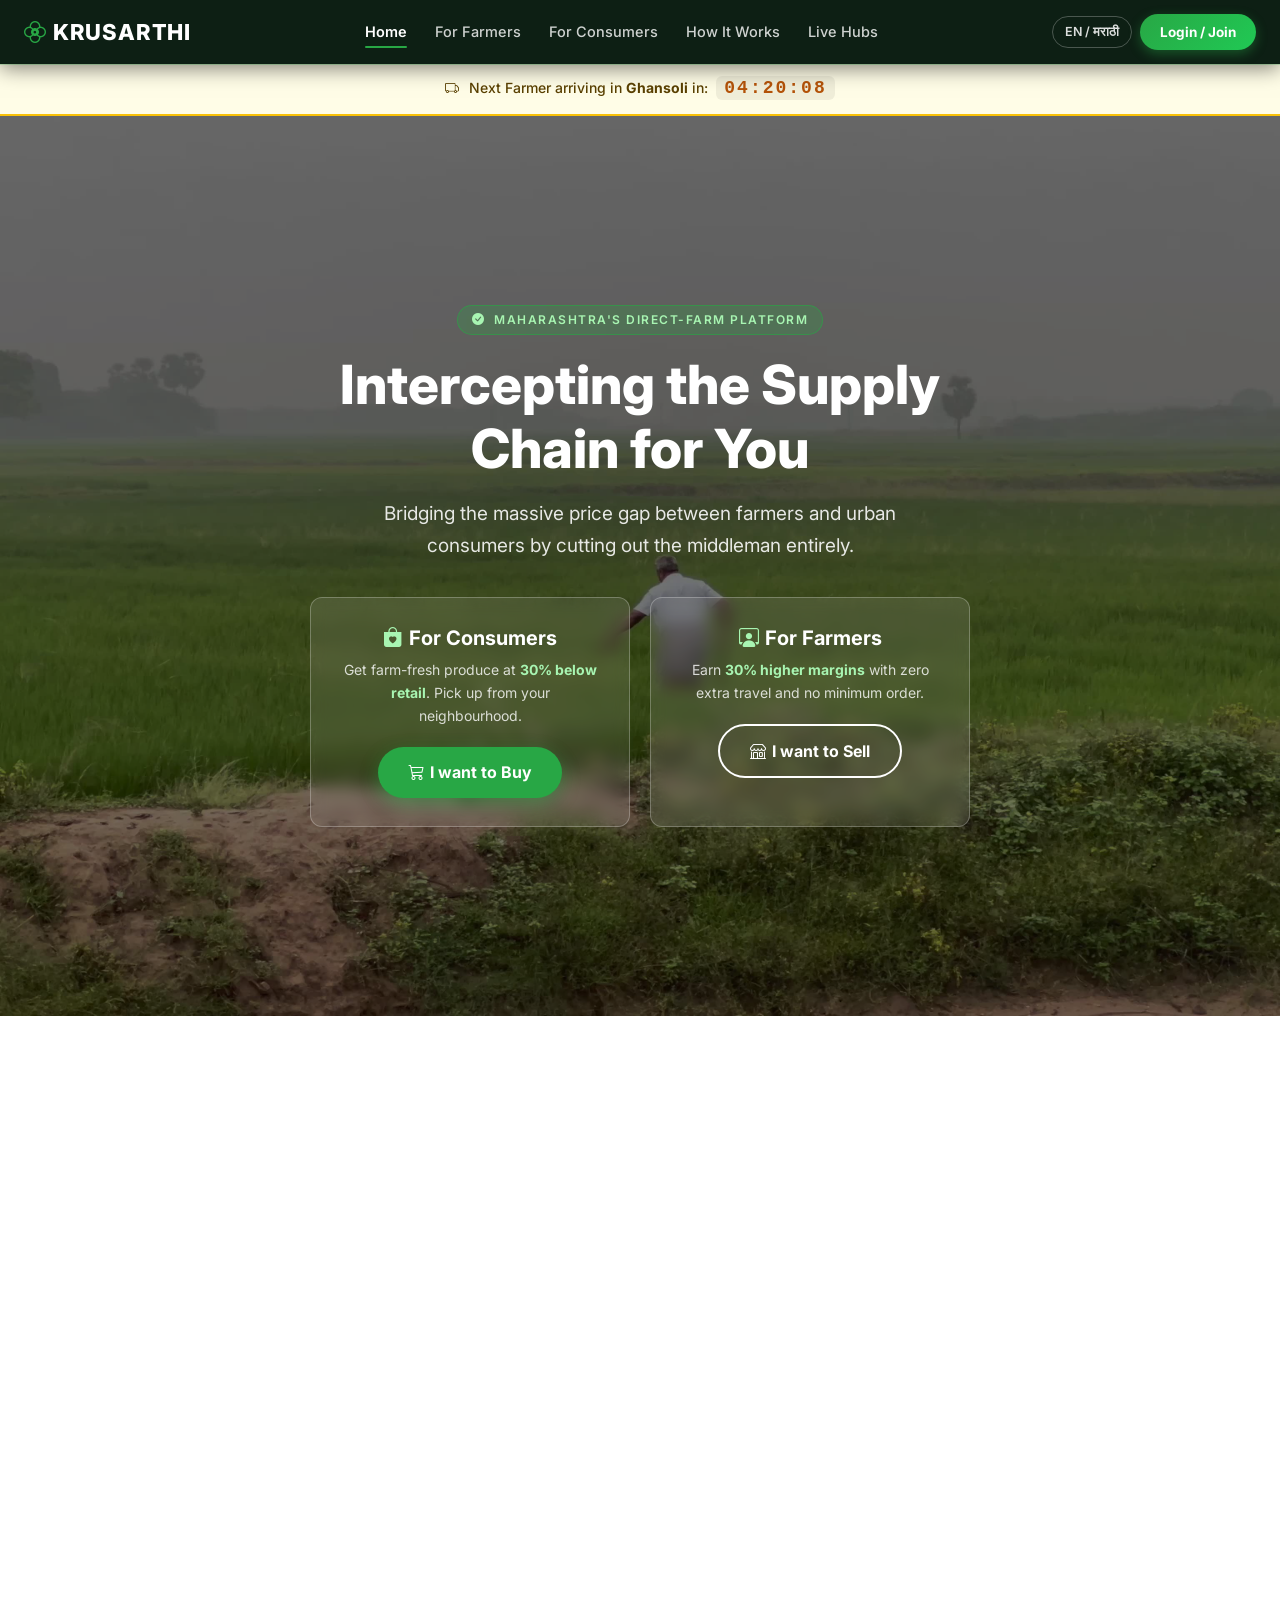
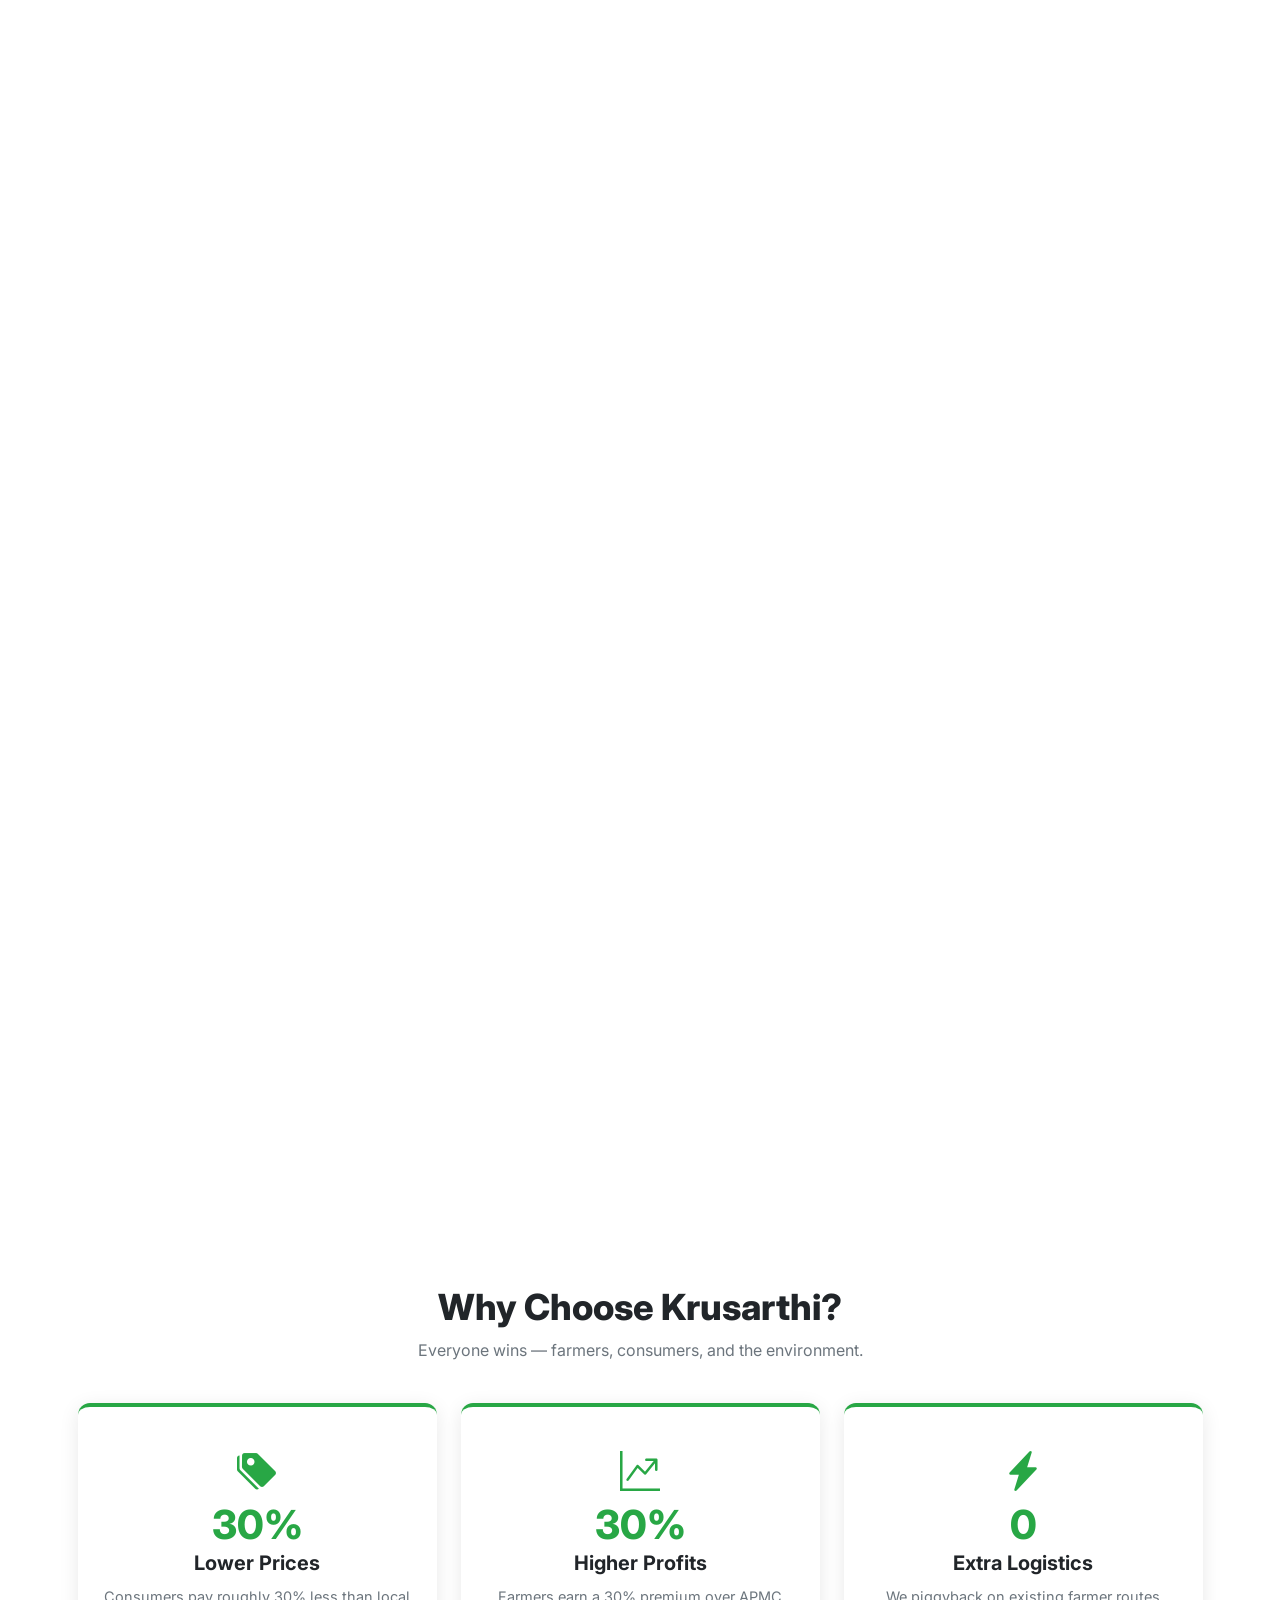
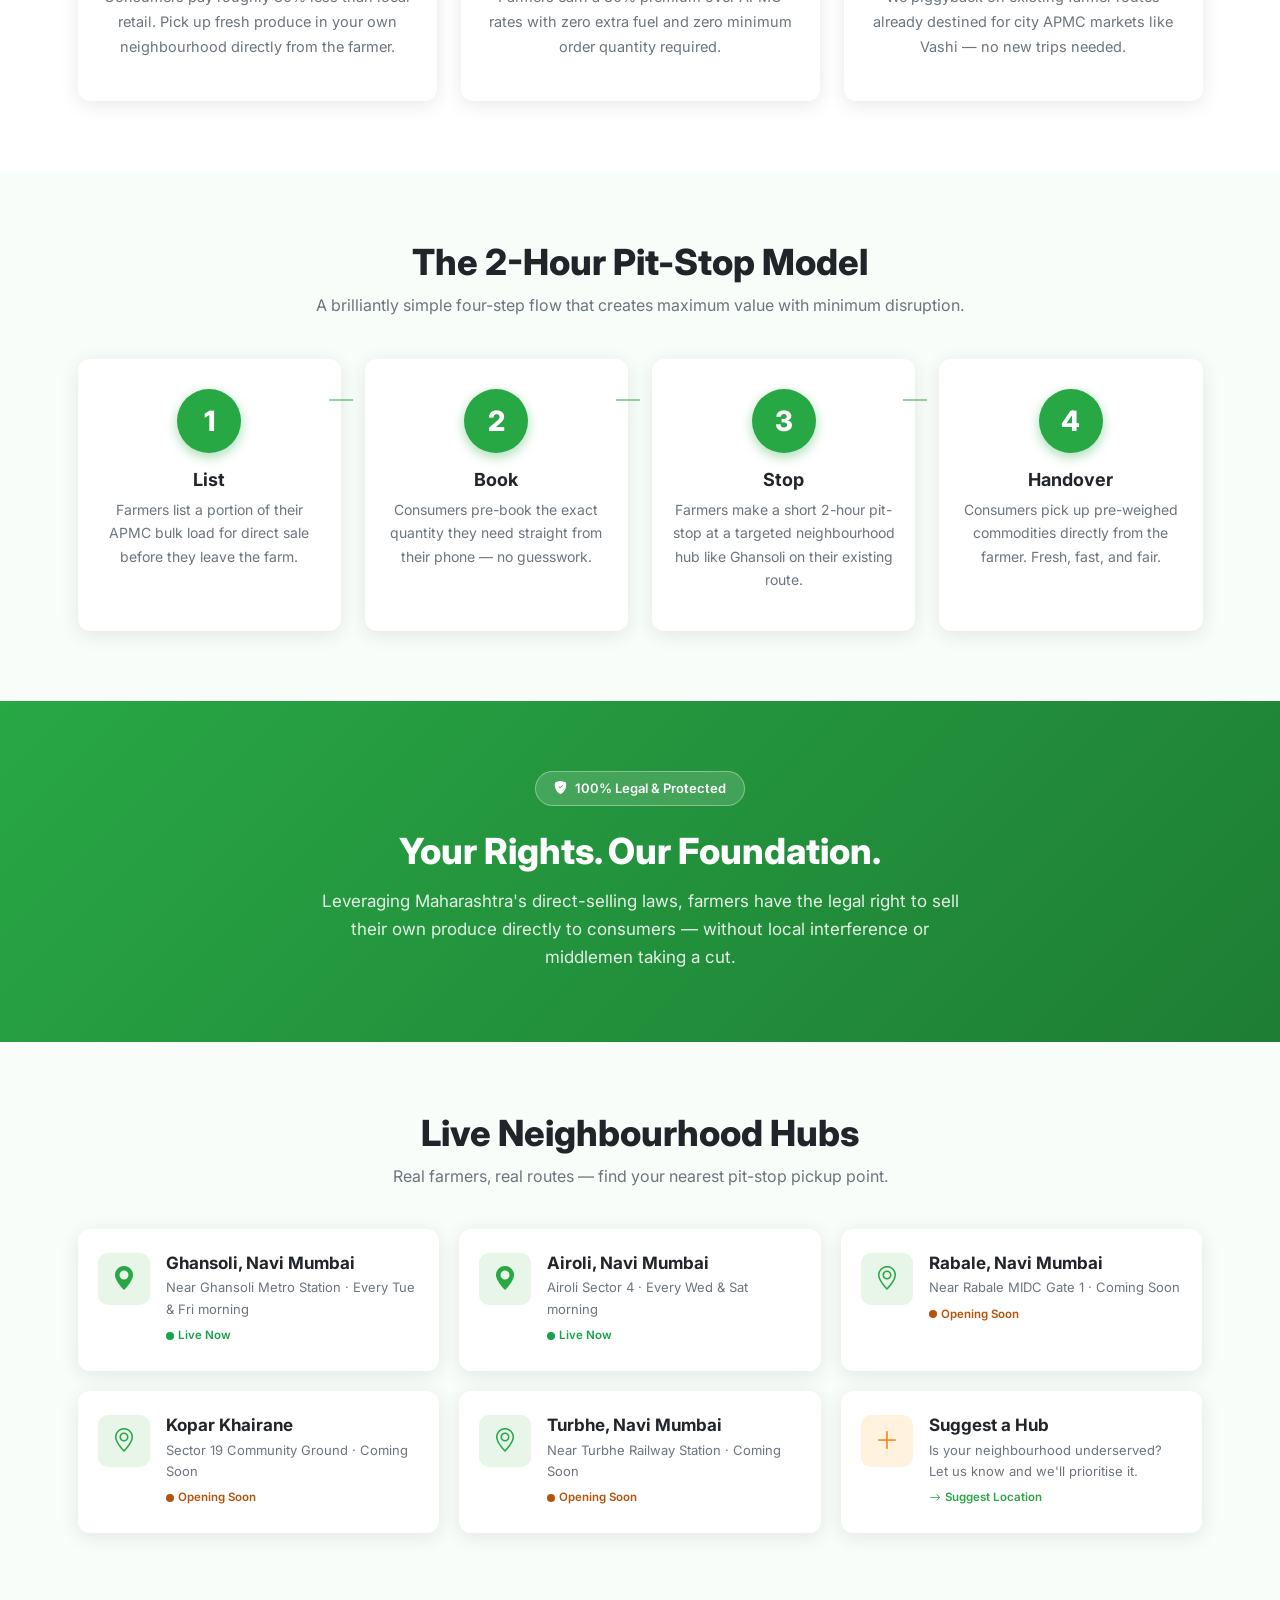
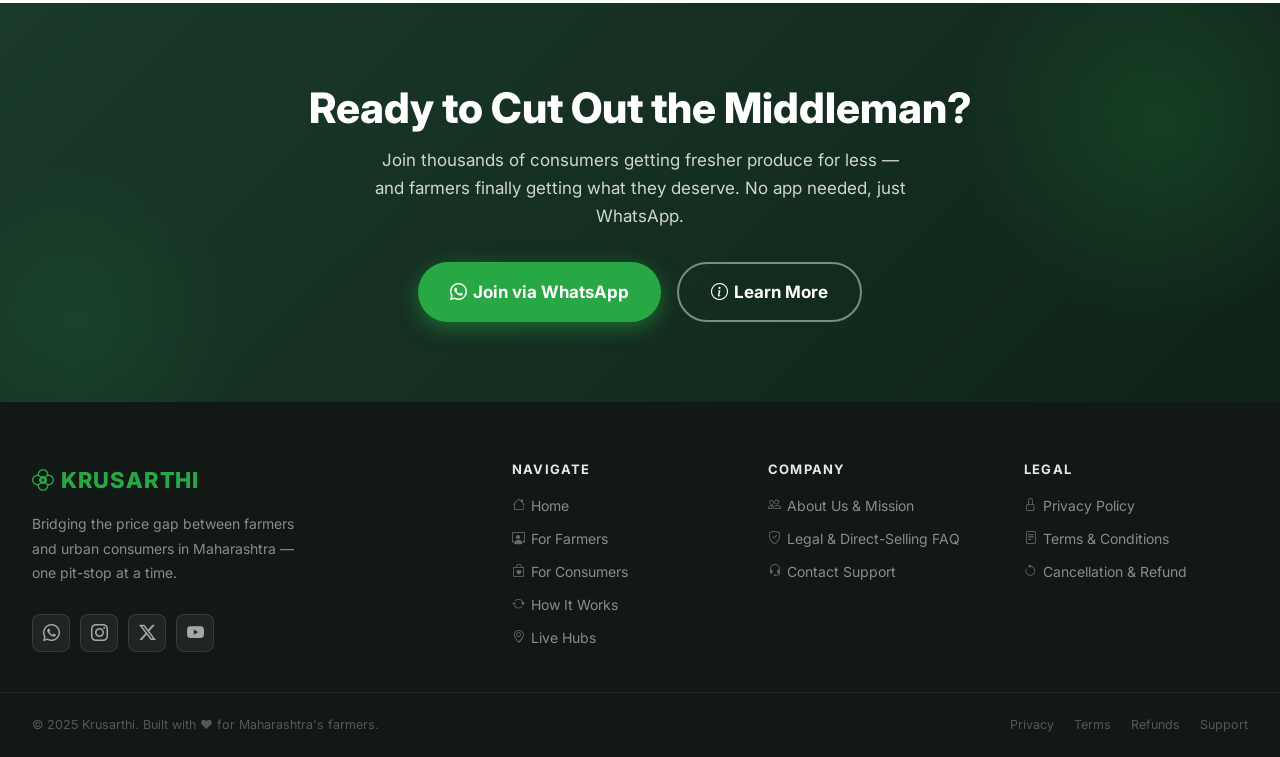
==== commit dbcd0a24: "Modifying Trust shield Secction" ====
--- a/index.html
+++ b/index.html
@@ -1,634 +1,808 @@
-<!DOCTYPE html>
+<!doctype html>
 <html lang="en">
-<head>
-    <meta charset="UTF-8">
-    <meta name="viewport" content="width=device-width, initial-scale=1.0">
+  <head>
+    <meta charset="UTF-8" />
+    <meta name="viewport" content="width=device-width, initial-scale=1.0" />
     <title>Krusarthi – Direct from Farm, On the Way to APMC</title>
-    <meta name="description" content="Krusarthi bridges the price gap between farmers and urban consumers by intercepting the traditional supply chain. Get farm-fresh produce 30% cheaper. Farmers earn 30% more.">
+    <meta
+      name="description"
+      content="Krusarthi bridges the price gap between farmers and urban consumers by intercepting the traditional supply chain. Get farm-fresh produce 30% cheaper. Farmers earn 30% more."
+    />
 
     <!-- Google Fonts: Inter -->
-    <link rel="preconnect" href="https://fonts.googleapis.com">
-    <link rel="preconnect" href="https://fonts.gstatic.com" crossorigin>
-    <link href="https://fonts.googleapis.com/css2?family=Inter:wght@400;500;600;700;800&display=swap" rel="stylesheet">
+    <link rel="preconnect" href="https://fonts.googleapis.com" />
+    <link rel="preconnect" href="https://fonts.gstatic.com" crossorigin />
+    <link
+      href="https://fonts.googleapis.com/css2?family=Inter:wght@400;500;600;700;800&display=swap"
+      rel="stylesheet"
+    />
 
     <!-- Bootstrap 5 CSS -->
-    <link href="https://cdn.jsdelivr.net/npm/bootstrap@5.3.3/dist/css/bootstrap.min.css" rel="stylesheet">
+    <link
+      href="https://cdn.jsdelivr.net/npm/bootstrap@5.3.3/dist/css/bootstrap.min.css"
+      rel="stylesheet"
+    />
 
     <!-- Bootstrap Icons -->
-    <link href="https://cdn.jsdelivr.net/npm/bootstrap-icons@1.11.3/font/bootstrap-icons.min.css" rel="stylesheet">
+    <link
+      href="https://cdn.jsdelivr.net/npm/bootstrap-icons@1.11.3/font/bootstrap-icons.min.css"
+      rel="stylesheet"
+    />
 
     <!-- Shared site CSS -->
-    <link rel="stylesheet" href="static/css/krusarthi.css">
-
+    <link rel="stylesheet" href="static/css/krusarthi.css" />
 
     <style>
-        /* Hero scroll animation — index.html only */
-        #hero-sentinel {
-            position: relative;
-            height: 300vh;
-        }
-        #hero {
-            position: sticky; top: 0;
-            height: 100vh; overflow: hidden;
-            display: flex; align-items: center; justify-content: center;
-        }
-        #hero-fallback {
-            position: absolute; inset: 0;
-            width: 100%; height: 100%; object-fit: cover;
-            transition: opacity 0.6s ease;
-        }
-        #hero-canvas {
-            position: absolute; inset: 0;
-            width: 100%; height: 100%;
-        }
-        #hero-overlay { position: absolute; inset: 0; background: rgba(0,0,0,0.55); }
-        .hero-inner {
-            position: relative; z-index: 1;
-            max-width: 76rem; margin: 0 auto; text-align: center;
-            padding: 0 2rem; transition: opacity 0.3s ease;
-        }
-        .hero-badge {
-            display: inline-block;
-            background: rgba(40,167,69,0.25);
-            border: 0.1rem solid rgba(40,167,69,0.6);
-            color: #a8f5b2; font-size: 1.2rem; font-weight: 600;
-            letter-spacing: 0.15rem; text-transform: uppercase;
-            padding: 0.4rem 1.4rem; border-radius: 10rem; margin-bottom: 1.8rem;
-        }
-        #hero h1 {
-            color: #ffffff; font-size: clamp(3rem, 6vw, 5.4rem);
-            font-weight: 800; margin-bottom: 1.6rem;
-        }
-        .hero-inner > p {
-            color: rgba(255,255,255,0.88);
-            font-size: clamp(1.5rem, 2.4vw, 1.9rem);
-            max-width: 56rem; margin: 0 auto 3.6rem;
-        }
+      /* Hero scroll animation — index.html only */
+      #hero-sentinel {
+        position: relative;
+        height: 300vh;
+      }
+      #hero {
+        position: sticky;
+        top: 0;
+        height: 100vh;
+        overflow: hidden;
+        display: flex;
+        align-items: center;
+        justify-content: center;
+      }
+      #hero-fallback {
+        position: absolute;
+        inset: 0;
+        width: 100%;
+        height: 100%;
+        object-fit: cover;
+        transition: opacity 0.6s ease;
+      }
+      #hero-canvas {
+        position: absolute;
+        inset: 0;
+        width: 100%;
+        height: 100%;
+      }
+      #hero-overlay {
+        position: absolute;
+        inset: 0;
+        background: rgba(0, 0, 0, 0.55);
+      }
+      .hero-inner {
+        position: relative;
+        z-index: 1;
+        max-width: 76rem;
+        margin: 0 auto;
+        text-align: center;
+        padding: 0 2rem;
+        transition: opacity 0.3s ease;
+      }
+      .hero-badge {
+        display: inline-block;
+        background: rgba(40, 167, 69, 0.25);
+        border: 0.1rem solid rgba(40, 167, 69, 0.6);
+        color: #a8f5b2;
+        font-size: 1.2rem;
+        font-weight: 600;
+        letter-spacing: 0.15rem;
+        text-transform: uppercase;
+        padding: 0.4rem 1.4rem;
+        border-radius: 10rem;
+        margin-bottom: 1.8rem;
+      }
+      #hero h1 {
+        color: #ffffff;
+        font-size: clamp(3rem, 6vw, 5.4rem);
+        font-weight: 800;
+        margin-bottom: 1.6rem;
+      }
+      .hero-inner > p {
+        color: rgba(255, 255, 255, 0.88);
+        font-size: clamp(1.5rem, 2.4vw, 1.9rem);
+        max-width: 56rem;
+        margin: 0 auto 3.6rem;
+      }
     </style>
-
-
-
-</head>
-<body>
-
-
-
+  </head>
+  <body>
     <!-- ===================== HEADER / NAV ===================== -->
     <header id="site-header">
-        <nav>
-            <a class="logo" href="#">
-                <i class="bi bi-flower2"></i>KRUSARTHI
-            </a>
-
-            <!-- Desktop Nav Links -->
-            <ul class="nav-links">
-                <li><a href="#" class="active">Home</a></li>
-                <li><a href="farmer.html">For Farmers</a></li>
-                <li><a href="consumer.html">For Consumers</a></li>
-                <li><a href="#how-it-works-overview">How It Works</a></li>
-                <li><a href="#live-hubs">Live Hubs</a></li>
-            </ul>
-
-            <!-- Right-side actions -->
-            <div class="nav-right">
-                <button class="btn-lang" id="lang-toggle">EN / मराठी</button>
-                <button class="btn-login">Login / Join</button>
-                <!-- Hamburger -->
-                <button class="nav-hamburger" id="hamburger" aria-label="Open menu">
-                    <span></span><span></span><span></span>
+      <nav>
+        <a class="logo" href="#"> <i class="bi bi-flower2"></i>KRUSARTHI </a>
+
+        <!-- Desktop Nav Links -->
+        <ul class="nav-links">
+          <li><a href="#" class="active">Home</a></li>
+          <li><a href="farmer.html">For Farmers</a></li>
+          <li><a href="consumer.html">For Consumers</a></li>
+          <li><a href="#how-it-works-overview">How It Works</a></li>
+          <li><a href="#live-hubs">Live Hubs</a></li>
+        </ul>
+
+        <!-- Right-side actions -->
+        <div class="nav-right">
+          <button class="btn-lang" id="lang-toggle">EN / मराठी</button>
+          <button class="btn-login">Login / Join</button>
+          <!-- Hamburger -->
+          <button class="nav-hamburger" id="hamburger" aria-label="Open menu">
+            <span></span><span></span><span></span>
+          </button>
+        </div>
+      </nav>
+
+      <!-- Mobile Drawer -->
+      <div class="nav-mobile-drawer" id="mobile-drawer">
+        <ul>
+          <li><a href="#">🏠 Home</a></li>
+          <li><a href="farmer.html">🌾 For Farmers</a></li>
+          <li><a href="consumer.html">🛒 For Consumers</a></li>
+          <li><a href="#how-it-works-overview">⚙️ How It Works</a></li>
+          <li><a href="#live-hubs">📍 Live Hubs</a></li>
+        </ul>
+        <div class="drawer-actions">
+          <button class="btn-lang" id="lang-toggle-mob">EN / मराठी</button>
+          <button class="btn-login">Login / Join</button>
+        </div>
+      </div>
+    </header>
+
+    <main>
+      <!-- ===================== LIVE TICKER ===================== -->
+      <section id="live-ticker">
+        <p>
+          <i class="bi bi-truck" style="margin-right: 0.6rem"></i>
+          Next Farmer arriving in <strong>Ghansoli</strong> in:&nbsp;
+          <span id="timer">04:20:15</span>
+        </p>
+      </section>
+
+      <!-- ===================== HERO (scroll-driven image sequence) ===================== -->
+      <!-- Sentinel: 300vh — makes hero sticky across ~3 sections of scroll -->
+      <div id="hero-sentinel">
+        <section id="hero">
+          <!-- Fallback: frame-001 shown immediately (slow connection / no-JS) -->
+          <img
+            id="hero-fallback"
+            src="static/images/hero-img-seq/ezgif-frame-001.jpg"
+            alt="Farmer loading truck"
+          />
+          <!-- Canvas: drawn by JS scroll scrubber -->
+          <canvas id="hero-canvas"></canvas>
+          <!-- Dark overlay -->
+          <div id="hero-overlay"></div>
+          <!-- Hero content -->
+          <div class="hero-inner" id="hero-content">
+            <span class="hero-badge">
+              <i
+                class="bi bi-check-circle-fill"
+                style="margin-right: 0.4rem; color: #a8f5b2"
+              ></i>
+              Maharashtra's Direct-Farm Platform
+            </span>
+            <h1>Intercepting the Supply Chain&nbsp;for You</h1>
+            <p>
+              Bridging the massive price gap between farmers and urban consumers
+              by cutting out the middleman entirely.
+            </p>
+            <div class="dual-cta">
+              <div class="cta-card consumer-entry">
+                <h2>
+                  <i
+                    class="bi bi-bag-heart-fill"
+                    style="margin-right: 0.6rem; color: #a8f5b2"
+                  ></i
+                  >For Consumers
+                </h2>
+                <p>
+                  Get farm-fresh produce at
+                  <strong style="color: #a8f5b2">30% below retail</strong>. Pick
+                  up from your neighbourhood.
+                </p>
+                <button class="btn-consumer" id="btn-buy">
+                  <i class="bi bi-cart3" style="margin-right: 0.6rem"></i>I want
+                  to Buy
                 </button>
-            </div>
-        </nav>
-
-        <!-- Mobile Drawer -->
-        <div class="nav-mobile-drawer" id="mobile-drawer">
-            <ul>
-                <li><a href="#">🏠 Home</a></li>
-                <li><a href="farmer.html">🌾 For Farmers</a></li>
-                <li><a href="consumer.html">🛒 For Consumers</a></li>
-                <li><a href="#how-it-works-overview">⚙️ How It Works</a></li>
-                <li><a href="#live-hubs">📍 Live Hubs</a></li>
-            </ul>
-            <div class="drawer-actions">
-                <button class="btn-lang" id="lang-toggle-mob">EN / मराठी</button>
-                <button class="btn-login">Login / Join</button>
-            </div>
-        </div>
-    </header>
-
-    <main>
-
-        <!-- ===================== LIVE TICKER ===================== -->
-        <section id="live-ticker">
-            <p>
-                <i class="bi bi-truck" style="margin-right:0.6rem;"></i>
-                Next Farmer arriving in <strong>Ghansoli</strong> in:&nbsp;
-                <span id="timer">04:20:15</span>
-            </p>
+              </div>
+              <div class="cta-card farmer-entry">
+                <h2>
+                  <i
+                    class="bi bi-person-workspace"
+                    style="margin-right: 0.6rem; color: #a8f5b2"
+                  ></i
+                  >For Farmers
+                </h2>
+                <p>
+                  Earn
+                  <strong style="color: #a8f5b2">30% higher margins</strong>
+                  with zero extra travel and no minimum order.
+                </p>
+                <button class="btn-farmer" id="btn-sell">
+                  <i class="bi bi-shop" style="margin-right: 0.6rem"></i>I want
+                  to Sell
+                </button>
+              </div>
+            </div>
+          </div>
         </section>
-
-        <!-- ===================== HERO (scroll-driven image sequence) ===================== -->
-        <!-- Sentinel: 300vh — makes hero sticky across ~3 sections of scroll -->
-        <div id="hero-sentinel">
-            <section id="hero">
-                <!-- Fallback: frame-001 shown immediately (slow connection / no-JS) -->
-                <img id="hero-fallback"
-                     src="static/images/hero-img-seq/ezgif-frame-001.jpg"
-                     alt="Farmer loading truck">
-                <!-- Canvas: drawn by JS scroll scrubber -->
-                <canvas id="hero-canvas"></canvas>
-                <!-- Dark overlay -->
-                <div id="hero-overlay"></div>
-                <!-- Hero content -->
-                <div class="hero-inner" id="hero-content">
-                    <span class="hero-badge">
-                        <i class="bi bi-check-circle-fill" style="margin-right:0.4rem;color:#a8f5b2;"></i>
-                        Maharashtra's Direct-Farm Platform
-                    </span>
-                    <h1>Intercepting the Supply Chain&nbsp;for You</h1>
-                    <p>Bridging the massive price gap between farmers and urban consumers by cutting out the middleman entirely.</p>
-                    <div class="dual-cta">
-                        <div class="cta-card consumer-entry">
-                            <h2><i class="bi bi-bag-heart-fill" style="margin-right:0.6rem;color:#a8f5b2;"></i>For Consumers</h2>
-                            <p>Get farm-fresh produce at <strong style="color:#a8f5b2;">30% below retail</strong>. Pick up from your neighbourhood.</p>
-                            <button class="btn-consumer" id="btn-buy">
-                                <i class="bi bi-cart3" style="margin-right:0.6rem;"></i>I want to Buy
-                            </button>
-                        </div>
-                        <div class="cta-card farmer-entry">
-                            <h2><i class="bi bi-person-workspace" style="margin-right:0.6rem;color:#a8f5b2;"></i>For Farmers</h2>
-                            <p>Earn <strong style="color:#a8f5b2;">30% higher margins</strong> with zero extra travel and no minimum order.</p>
-                            <button class="btn-farmer" id="btn-sell">
-                                <i class="bi bi-shop" style="margin-right:0.6rem;"></i>I want to Sell
-                            </button>
-                        </div>
-                    </div>
-                </div>
-            </section>
-        </div><!-- /#hero-sentinel -->
-
-        <!-- ===================== VALUE PROPOSITION ===================== -->
-        <section id="value-prop" id="about">
-            <div class="container-xl">
-                <h2 class="section-title reveal">Why Choose Krusarthi?</h2>
-                <p class="section-subtitle reveal">Everyone wins — farmers, consumers, and the environment.</p>
-
-                <div class="features-grid">
-
-                    <article class="feature-card reveal">
-                        <i class="bi bi-tags-fill feature-icon"></i>
-                        <span class="highlight-stat">30%</span>
-                        <h3>Lower Prices</h3>
-                        <p>Consumers pay roughly 30% less than local retail. Pick up fresh produce in your own neighbourhood directly from the farmer.</p>
-                    </article>
-
-                    <article class="feature-card reveal">
-                        <i class="bi bi-graph-up-arrow feature-icon"></i>
-                        <span class="highlight-stat">30%</span>
-                        <h3>Higher Profits</h3>
-                        <p>Farmers earn a 30% premium over APMC rates with zero extra fuel and zero minimum order quantity required.</p>
-                    </article>
-
-                    <article class="feature-card reveal">
-                        <i class="bi bi-lightning-charge-fill feature-icon"></i>
-                        <span class="highlight-stat">0</span>
-                        <h3>Extra Logistics</h3>
-                        <p>We piggyback on existing farmer routes already destined for city APMC markets like Vashi — no new trips needed.</p>
-                    </article>
-
-                </div>
-            </div>
-        </section>
-
-        <!-- ===================== HOW IT WORKS ===================== -->
-        <section id="how-it-works-overview">
-            <div class="container-xl">
-                <h2 class="section-title reveal">The 2-Hour Pit-Stop Model</h2>
-                <p class="section-subtitle reveal">A brilliantly simple four-step flow that creates maximum value with minimum disruption.</p>
-
-                <div class="steps-grid">
-
-                    <div class="step-card reveal">
-                        <div class="step-number">1</div>
-                        <h3>List</h3>
-                        <p>Farmers list a portion of their APMC bulk load for direct sale before they leave the farm.</p>
-                    </div>
-
-                    <div class="step-card reveal">
-                        <div class="step-number">2</div>
-                        <h3>Book</h3>
-                        <p>Consumers pre-book the exact quantity they need straight from their phone — no guesswork.</p>
-                    </div>
-
-                    <div class="step-card reveal">
-                        <div class="step-number">3</div>
-                        <h3>Stop</h3>
-                        <p>Farmers make a short 2-hour pit-stop at a targeted neighbourhood hub like Ghansoli on their existing route.</p>
-                    </div>
-
-                    <div class="step-card reveal">
-                        <div class="step-number">4</div>
-                        <h3>Handover</h3>
-                        <p>Consumers pick up pre-weighed commodities directly from the farmer. Fresh, fast, and fair.</p>
-                    </div>
-
-                </div>
-            </div>
-        </section>
-
-        <!-- ===================== TRUST SHIELD ===================== -->
-        <section id="trust-shield">
-            <span class="trust-badge">
-                <i class="bi bi-shield-fill-check"></i>
-                100% Legal &amp; Protected
-            </span>
-            <h2>Your Rights. Our Foundation.</h2>
-            <p>Leveraging Maharashtra's direct-selling laws, farmers have the legal right to sell their own produce directly to consumers — without local interference or middlemen taking a cut.</p>
-        </section>
-
-        <!-- ===================== LIVE HUBS ===================== -->
-        <section id="live-hubs">
-            <div class="container-xl">
-                <h2 class="section-title reveal">Live Neighbourhood Hubs</h2>
-                <p class="section-subtitle reveal">Real farmers, real routes — find your nearest pit-stop pickup point.</p>
-
-                <div class="hubs-grid">
-
-                    <div class="hub-card reveal">
-                        <div class="hub-icon"><i class="bi bi-geo-alt-fill"></i></div>
-                        <div>
-                            <h3>Ghansoli, Navi Mumbai</h3>
-                            <p>Near Ghansoli Metro Station · Every Tue &amp; Fri morning</p>
-                            <span class="hub-status live"><span class="hub-status-dot"></span> Live Now</span>
-                        </div>
-                    </div>
-
-                    <div class="hub-card reveal">
-                        <div class="hub-icon"><i class="bi bi-geo-alt-fill"></i></div>
-                        <div>
-                            <h3>Airoli, Navi Mumbai</h3>
-                            <p>Airoli Sector 4 · Every Wed &amp; Sat morning</p>
-                            <span class="hub-status live"><span class="hub-status-dot"></span> Live Now</span>
-                        </div>
-                    </div>
-
-                    <div class="hub-card reveal">
-                        <div class="hub-icon"><i class="bi bi-geo-alt"></i></div>
-                        <div>
-                            <h3>Rabale, Navi Mumbai</h3>
-                            <p>Near Rabale MIDC Gate 1 · Coming Soon</p>
-                            <span class="hub-status soon"><span class="hub-status-dot"></span> Opening Soon</span>
-                        </div>
-                    </div>
-
-                    <div class="hub-card reveal">
-                        <div class="hub-icon"><i class="bi bi-geo-alt"></i></div>
-                        <div>
-                            <h3>Kopar Khairane</h3>
-                            <p>Sector 19 Community Ground · Coming Soon</p>
-                            <span class="hub-status soon"><span class="hub-status-dot"></span> Opening Soon</span>
-                        </div>
-                    </div>
-
-                    <div class="hub-card reveal">
-                        <div class="hub-icon"><i class="bi bi-geo-alt"></i></div>
-                        <div>
-                            <h3>Turbhe, Navi Mumbai</h3>
-                            <p>Near Turbhe Railway Station · Coming Soon</p>
-                            <span class="hub-status soon"><span class="hub-status-dot"></span> Opening Soon</span>
-                        </div>
-                    </div>
-
-                    <div class="hub-card reveal">
-                        <div class="hub-icon" style="background:#fff3e0;color:#f57c00;"><i class="bi bi-plus-lg"></i></div>
-                        <div>
-                            <h3>Suggest a Hub</h3>
-                            <p>Is your neighbourhood underserved? Let us know and we'll prioritise it.</p>
-                            <span class="hub-status soon" style="color:var(--color-primary);"><i class="bi bi-arrow-right"></i> Suggest Location</span>
-                        </div>
-                    </div>
-
-                </div>
-            </div>
-        </section>
-
-        <!-- ===================== GET STARTED CTA ===================== -->
-        <section id="get-started">
-            <h2 class="reveal">Ready to Cut Out the Middleman?</h2>
-            <p class="reveal">Join thousands of consumers getting fresher produce for less — and farmers finally getting what they deserve. No app needed, just WhatsApp.</p>
-            <div class="cta-actions reveal">
-                <button class="btn-cta-primary">
-                    <i class="bi bi-whatsapp" style="margin-right:0.6rem;"></i>Join via WhatsApp
-                </button>
-                <button class="btn-cta-outline">
-                    <i class="bi bi-info-circle" style="margin-right:0.6rem;"></i>Learn More
-                </button>
-            </div>
-        </section>
-
+      </div>
+      <!-- /#hero-sentinel -->
+
+      <!-- ===================== VALUE PROPOSITION ===================== -->
+      <section id="value-prop" id="about">
+        <div class="container-xl">
+          <h2 class="section-title reveal">Why Choose Krusarthi?</h2>
+          <p class="section-subtitle reveal">
+            Everyone wins — farmers, consumers, and the environment.
+          </p>
+
+          <div class="features-grid">
+            <article class="feature-card reveal">
+              <i class="bi bi-tags-fill feature-icon"></i>
+              <span class="highlight-stat">30%</span>
+              <h3>Lower Prices</h3>
+              <p>
+                Consumers pay roughly 30% less than local retail. Pick up fresh
+                produce in your own neighbourhood directly from the farmer.
+              </p>
+            </article>
+
+            <article class="feature-card reveal">
+              <i class="bi bi-graph-up-arrow feature-icon"></i>
+              <span class="highlight-stat">30%</span>
+              <h3>Higher Profits</h3>
+              <p>
+                Farmers earn a 30% premium over APMC rates with zero extra fuel
+                and zero minimum order quantity required.
+              </p>
+            </article>
+
+            <article class="feature-card reveal">
+              <i class="bi bi-lightning-charge-fill feature-icon"></i>
+              <span class="highlight-stat">0</span>
+              <h3>Extra Logistics</h3>
+              <p>
+                We piggyback on existing farmer routes already destined for city
+                APMC markets like Vashi — no new trips needed.
+              </p>
+            </article>
+          </div>
+        </div>
+      </section>
+
+      <!-- ===================== HOW IT WORKS ===================== -->
+      <section id="how-it-works-overview">
+        <div class="container-xl">
+          <h2 class="section-title reveal">The 2-Hour Pit-Stop Model</h2>
+          <p class="section-subtitle reveal">
+            A brilliantly simple four-step flow that creates maximum value with
+            minimum disruption.
+          </p>
+
+          <div class="steps-grid">
+            <div class="step-card reveal">
+              <div class="step-number">1</div>
+              <h3>List</h3>
+              <p>
+                Farmers list a portion of their APMC bulk load for direct sale
+                before they leave the farm.
+              </p>
+            </div>
+
+            <div class="step-card reveal">
+              <div class="step-number">2</div>
+              <h3>Book</h3>
+              <p>
+                Consumers pre-book the exact quantity they need straight from
+                their phone — no guesswork.
+              </p>
+            </div>
+
+            <div class="step-card reveal">
+              <div class="step-number">3</div>
+              <h3>Stop</h3>
+              <p>
+                Farmers make a short 2-hour pit-stop at a targeted neighbourhood
+                hub like Ghansoli on their existing route.
+              </p>
+            </div>
+
+            <div class="step-card reveal">
+              <div class="step-number">4</div>
+              <h3>Handover</h3>
+              <p>
+                Consumers pick up pre-weighed commodities directly from the
+                farmer. Fresh, fast, and fair.
+              </p>
+            </div>
+          </div>
+        </div>
+      </section>
+
+      <!--  TRUST SHIELD  -->
+      <section id="trust-shield">
+        <span class="trust-badge">
+          <i class="bi bi-shield-fill-check"></i>
+          100% Legal &amp; Protected
+        </span>
+        <h2>Your Rights. Our Foundation.</h2>
+        <p>
+          Leveraging Maharashtra's direct-selling laws, farmers have the legal
+          right to sell their own produce directly to consumers — without local
+          interference or middlemen taking a cut.
+        </p>
+      </section>
+
+      <!-- ===================== LIVE HUBS ===================== -->
+      <section id="live-hubs">
+        <div class="container-xl">
+          <h2 class="section-title reveal">Live Neighbourhood Hubs</h2>
+          <p class="section-subtitle reveal">
+            Real farmers, real routes — find your nearest pit-stop pickup point.
+          </p>
+
+          <div class="hubs-grid">
+            <div class="hub-card reveal">
+              <div class="hub-icon"><i class="bi bi-geo-alt-fill"></i></div>
+              <div>
+                <h3>Ghansoli, Navi Mumbai</h3>
+                <p>Near Ghansoli Metro Station · Every Tue &amp; Fri morning</p>
+                <span class="hub-status live"
+                  ><span class="hub-status-dot"></span> Live Now</span
+                >
+              </div>
+            </div>
+
+            <div class="hub-card reveal">
+              <div class="hub-icon"><i class="bi bi-geo-alt-fill"></i></div>
+              <div>
+                <h3>Airoli, Navi Mumbai</h3>
+                <p>Airoli Sector 4 · Every Wed &amp; Sat morning</p>
+                <span class="hub-status live"
+                  ><span class="hub-status-dot"></span> Live Now</span
+                >
+              </div>
+            </div>
+
+            <div class="hub-card reveal">
+              <div class="hub-icon"><i class="bi bi-geo-alt"></i></div>
+              <div>
+                <h3>Rabale, Navi Mumbai</h3>
+                <p>Near Rabale MIDC Gate 1 · Coming Soon</p>
+                <span class="hub-status soon"
+                  ><span class="hub-status-dot"></span> Opening Soon</span
+                >
+              </div>
+            </div>
+
+            <div class="hub-card reveal">
+              <div class="hub-icon"><i class="bi bi-geo-alt"></i></div>
+              <div>
+                <h3>Kopar Khairane</h3>
+                <p>Sector 19 Community Ground · Coming Soon</p>
+                <span class="hub-status soon"
+                  ><span class="hub-status-dot"></span> Opening Soon</span
+                >
+              </div>
+            </div>
+
+            <div class="hub-card reveal">
+              <div class="hub-icon"><i class="bi bi-geo-alt"></i></div>
+              <div>
+                <h3>Turbhe, Navi Mumbai</h3>
+                <p>Near Turbhe Railway Station · Coming Soon</p>
+                <span class="hub-status soon"
+                  ><span class="hub-status-dot"></span> Opening Soon</span
+                >
+              </div>
+            </div>
+
+            <div class="hub-card reveal">
+              <div class="hub-icon" style="background: #fff3e0; color: #f57c00">
+                <i class="bi bi-plus-lg"></i>
+              </div>
+              <div>
+                <h3>Suggest a Hub</h3>
+                <p>
+                  Is your neighbourhood underserved? Let us know and we'll
+                  prioritise it.
+                </p>
+                <span
+                  class="hub-status soon"
+                  style="color: var(--color-primary)"
+                  ><i class="bi bi-arrow-right"></i> Suggest Location</span
+                >
+              </div>
+            </div>
+          </div>
+        </div>
+      </section>
+
+      <!-- ===================== GET STARTED CTA ===================== -->
+      <section id="get-started">
+        <h2 class="reveal">Ready to Cut Out the Middleman?</h2>
+        <p class="reveal">
+          Join thousands of consumers getting fresher produce for less — and
+          farmers finally getting what they deserve. No app needed, just
+          WhatsApp.
+        </p>
+        <div class="cta-actions reveal">
+          <button class="btn-cta-primary">
+            <i class="bi bi-whatsapp" style="margin-right: 0.6rem"></i>Join via
+            WhatsApp
+          </button>
+          <button class="btn-cta-outline">
+            <i class="bi bi-info-circle" style="margin-right: 0.6rem"></i>Learn
+            More
+          </button>
+        </div>
+      </section>
     </main>
 
     <!-- ===================== FOOTER ===================== -->
     <footer>
-        <div class="footer-main">
-
-            <!-- Brand column -->
-            <div class="footer-brand">
-                <span class="footer-logo">
-                    <i class="bi bi-flower2"></i>KRUSARTHI
-                </span>
-                <p class="footer-desc">Bridging the price gap between farmers and urban consumers in Maharashtra — one pit-stop at a time.</p>
-                <div class="footer-social">
-                    <a href="#" aria-label="WhatsApp"><i class="bi bi-whatsapp"></i></a>
-                    <a href="#" aria-label="Instagram"><i class="bi bi-instagram"></i></a>
-                    <a href="#" aria-label="Twitter / X"><i class="bi bi-twitter-x"></i></a>
-                    <a href="#" aria-label="YouTube"><i class="bi bi-youtube"></i></a>
-                </div>
-            </div>
-
-            <!-- Column: Navigate -->
-            <div class="footer-col">
-                <h4>Navigate</h4>
-                <ul>
-                    <li><a href="#"><i class="bi bi-house"></i>Home</a></li>
-                    <li><a href="farmer.html"><i class="bi bi-person-workspace"></i>For Farmers</a></li>
-                    <li><a href="consumer.html"><i class="bi bi-bag-heart"></i>For Consumers</a></li>
-                    <li><a href="#how-it-works-overview"><i class="bi bi-arrow-repeat"></i>How It Works</a></li>
-                    <li><a href="#live-hubs"><i class="bi bi-geo-alt"></i>Live Hubs</a></li>
-                </ul>
-            </div>
-
-            <!-- Column: Company -->
-            <div class="footer-col">
-                <h4>Company</h4>
-                <ul>
-                    <li><a href="about.html"><i class="bi bi-people"></i>About Us &amp; Mission</a></li>
-                    <li><a href="legal-faq.html"><i class="bi bi-shield-check"></i>Legal &amp; Direct-Selling FAQ</a></li>
-                    <li><a href="contact.html"><i class="bi bi-headset"></i>Contact Support</a></li>
-                </ul>
-            </div>
-
-            <!-- Column: Legal -->
-            <div class="footer-col">
-                <h4>Legal</h4>
-                <ul>
-                    <li><a href="privacy.html"><i class="bi bi-lock"></i>Privacy Policy</a></li>
-                    <li><a href="terms.html"><i class="bi bi-file-text"></i>Terms &amp; Conditions</a></li>
-                    <li><a href="refund.html"><i class="bi bi-arrow-counterclockwise"></i>Cancellation &amp; Refund</a></li>
-                </ul>
-            </div>
-
-        </div>
-
-        <!-- Bottom bar -->
-        <div class="footer-bottom">
-            <p>&copy; 2025 Krusarthi. Built with ❤️ for Maharashtra's farmers.</p>
-            <div class="footer-bottom-links">
-                <a href="privacy.html">Privacy</a>
-                <a href="terms.html">Terms</a>
-                <a href="refund.html">Refunds</a>
-                <a href="contact.html">Support</a>
-            </div>
-        </div>
+      <div class="footer-main">
+        <!-- Brand column -->
+        <div class="footer-brand">
+          <span class="footer-logo">
+            <i class="bi bi-flower2"></i>KRUSARTHI
+          </span>
+          <p class="footer-desc">
+            Bridging the price gap between farmers and urban consumers in
+            Maharashtra — one pit-stop at a time.
+          </p>
+          <div class="footer-social">
+            <a href="#" aria-label="WhatsApp"><i class="bi bi-whatsapp"></i></a>
+            <a href="#" aria-label="Instagram"
+              ><i class="bi bi-instagram"></i
+            ></a>
+            <a href="#" aria-label="Twitter / X"
+              ><i class="bi bi-twitter-x"></i
+            ></a>
+            <a href="#" aria-label="YouTube"><i class="bi bi-youtube"></i></a>
+          </div>
+        </div>
+
+        <!-- Column: Navigate -->
+        <div class="footer-col">
+          <h4>Navigate</h4>
+          <ul>
+            <li>
+              <a href="#"><i class="bi bi-house"></i>Home</a>
+            </li>
+            <li>
+              <a href="farmer.html"
+                ><i class="bi bi-person-workspace"></i>For Farmers</a
+              >
+            </li>
+            <li>
+              <a href="consumer.html"
+                ><i class="bi bi-bag-heart"></i>For Consumers</a
+              >
+            </li>
+            <li>
+              <a href="#how-it-works-overview"
+                ><i class="bi bi-arrow-repeat"></i>How It Works</a
+              >
+            </li>
+            <li>
+              <a href="#live-hubs"><i class="bi bi-geo-alt"></i>Live Hubs</a>
+            </li>
+          </ul>
+        </div>
+
+        <!-- Column: Company -->
+        <div class="footer-col">
+          <h4>Company</h4>
+          <ul>
+            <li>
+              <a href="about.html"
+                ><i class="bi bi-people"></i>About Us &amp; Mission</a
+              >
+            </li>
+            <li>
+              <a href="legal-faq.html"
+                ><i class="bi bi-shield-check"></i>Legal &amp; Direct-Selling
+                FAQ</a
+              >
+            </li>
+            <li>
+              <a href="contact.html"
+                ><i class="bi bi-headset"></i>Contact Support</a
+              >
+            </li>
+          </ul>
+        </div>
+
+        <!-- Column: Legal -->
+        <div class="footer-col">
+          <h4>Legal</h4>
+          <ul>
+            <li>
+              <a href="privacy.html"
+                ><i class="bi bi-lock"></i>Privacy Policy</a
+              >
+            </li>
+            <li>
+              <a href="terms.html"
+                ><i class="bi bi-file-text"></i>Terms &amp; Conditions</a
+              >
+            </li>
+            <li>
+              <a href="refund.html"
+                ><i class="bi bi-arrow-counterclockwise"></i>Cancellation &amp;
+                Refund</a
+              >
+            </li>
+          </ul>
+        </div>
+      </div>
+
+      <!-- Bottom bar -->
+      <div class="footer-bottom">
+        <p>&copy; 2025 Krusarthi. Built with ❤️ for Maharashtra's farmers.</p>
+        <div class="footer-bottom-links">
+          <a href="privacy.html">Privacy</a>
+          <a href="terms.html">Terms</a>
+          <a href="refund.html">Refunds</a>
+          <a href="contact.html">Support</a>
+        </div>
+      </div>
     </footer>
 
     <!-- Bootstrap 5 JS -->
     <script src="https://cdn.jsdelivr.net/npm/bootstrap@5.3.3/dist/js/bootstrap.bundle.min.js"></script>
 
     <script>
-        /* ============================================
+      /* ============================================
            LIVE COUNTDOWN TIMER
         ============================================ */
-        (function () {
-            const timerEl = document.getElementById('timer');
-            let totalSeconds = (4 * 3600) + (20 * 60) + 15;
-
-            function pad(n) { return String(n).padStart(2, '0'); }
-
-            function tick() {
-                if (totalSeconds <= 0) {
-                    timerEl.textContent = '00:00:00';
-                    return;
-                }
-                totalSeconds--;
-                const h = Math.floor(totalSeconds / 3600);
-                const m = Math.floor((totalSeconds % 3600) / 60);
-                const s = totalSeconds % 60;
-                timerEl.textContent = `${pad(h)}:${pad(m)}:${pad(s)}`;
-            }
-
-            setInterval(tick, 1000);
-        })();
-
-        /* ============================================
+      (function () {
+        const timerEl = document.getElementById("timer");
+        let totalSeconds = 4 * 3600 + 20 * 60 + 15;
+
+        function pad(n) {
+          return String(n).padStart(2, "0");
+        }
+
+        function tick() {
+          if (totalSeconds <= 0) {
+            timerEl.textContent = "00:00:00";
+            return;
+          }
+          totalSeconds--;
+          const h = Math.floor(totalSeconds / 3600);
+          const m = Math.floor((totalSeconds % 3600) / 60);
+          const s = totalSeconds % 60;
+          timerEl.textContent = `${pad(h)}:${pad(m)}:${pad(s)}`;
+        }
+
+        setInterval(tick, 1000);
+      })();
+
+      /* ============================================
            SCROLL REVEAL ANIMATION
         ============================================ */
-        (function () {
-            const revealEls = document.querySelectorAll('.reveal');
-
-            const observer = new IntersectionObserver(
-                (entries) => {
-                    entries.forEach((entry, i) => {
-                        if (entry.isIntersecting) {
-                            // stagger siblings inside the same parent
-                            const siblings = entry.target.parentElement.querySelectorAll('.reveal');
-                            siblings.forEach((el, idx) => {
-                                setTimeout(() => el.classList.add('visible'), idx * 100);
-                            });
-                            observer.unobserve(entry.target);
-                        }
-                    });
-                },
-                { threshold: 0.12 }
-            );
-
-            revealEls.forEach(el => observer.observe(el));
-        })();
-
-        /* ============================================
+      (function () {
+        const revealEls = document.querySelectorAll(".reveal");
+
+        const observer = new IntersectionObserver(
+          (entries) => {
+            entries.forEach((entry, i) => {
+              if (entry.isIntersecting) {
+                // stagger siblings inside the same parent
+                const siblings =
+                  entry.target.parentElement.querySelectorAll(".reveal");
+                siblings.forEach((el, idx) => {
+                  setTimeout(() => el.classList.add("visible"), idx * 100);
+                });
+                observer.unobserve(entry.target);
+              }
+            });
+          },
+          { threshold: 0.12 },
+        );
+
+        revealEls.forEach((el) => observer.observe(el));
+      })();
+
+      /* ============================================
            LANGUAGE TOGGLE (STUB)
         ============================================ */
-        document.getElementById('lang-toggle').addEventListener('click', function () {
-            alert('Language switching coming soon! / भाषा बदलणे लवकरच येत आहे!');
+      document
+        .getElementById("lang-toggle")
+        .addEventListener("click", function () {
+          alert("Language switching coming soon! / भाषा बदलणे लवकरच येत आहे!");
         });
 
-        /* ============================================
+      /* ============================================
            HAMBURGER MENU TOGGLE
         ============================================ */
-        (function () {
-            const hamburger = document.getElementById('hamburger');
-            const drawer    = document.getElementById('mobile-drawer');
-            const langMob   = document.getElementById('lang-toggle-mob');
-
-            hamburger.addEventListener('click', () => {
-                const isOpen = drawer.classList.toggle('open');
-                hamburger.classList.toggle('open', isOpen);
-                hamburger.setAttribute('aria-expanded', isOpen);
-            });
-
-            // Close drawer on link click
-            drawer.querySelectorAll('a').forEach(link => {
-                link.addEventListener('click', () => {
-                    drawer.classList.remove('open');
-                    hamburger.classList.remove('open');
-                });
-            });
-
-            // Language toggle inside drawer
-            if (langMob) {
-                langMob.addEventListener('click', () => {
-                    alert('Language switching coming soon! / भाषा बदलणे लवकरच येत आहे!');
-                });
-            }
-        })();
-
-        /* ============================================
+      (function () {
+        const hamburger = document.getElementById("hamburger");
+        const drawer = document.getElementById("mobile-drawer");
+        const langMob = document.getElementById("lang-toggle-mob");
+
+        hamburger.addEventListener("click", () => {
+          const isOpen = drawer.classList.toggle("open");
+          hamburger.classList.toggle("open", isOpen);
+          hamburger.setAttribute("aria-expanded", isOpen);
+        });
+
+        // Close drawer on link click
+        drawer.querySelectorAll("a").forEach((link) => {
+          link.addEventListener("click", () => {
+            drawer.classList.remove("open");
+            hamburger.classList.remove("open");
+          });
+        });
+
+        // Language toggle inside drawer
+        if (langMob) {
+          langMob.addEventListener("click", () => {
+            alert(
+              "Language switching coming soon! / भाषा बदलणे लवकरच येत आहे!",
+            );
+          });
+        }
+      })();
+
+      /* ============================================
            HERO IMAGE SEQUENCE (SCROLL SCRUBBING)
         ============================================ */
-        class HeroSequence {
-            constructor() {
-                this.sentinel = document.getElementById('hero-sentinel');
-                this.canvas   = document.getElementById('hero-canvas');
-                this.fallback = document.getElementById('hero-fallback');
-                this.content  = document.getElementById('hero-content');
-                this.overlay  = document.getElementById('hero-overlay');
-                
-                if (!this.sentinel || !this.canvas) return;
-
-                this.ctx = this.canvas.getContext('2d');
-                this.frameCount = 183;
-                this.images = [];
-                this.loadedImages = 0;
-                this.currentFrame = -1;
-                
-                // Track viewport size to set canvas dimensions
-                this.width = window.innerWidth;
-                this.height = window.innerHeight;
-                this.setCanvasSize();
-
-                window.addEventListener('resize', () => {
-                    this.width = window.innerWidth;
-                    this.height = window.innerHeight;
-                    this.setCanvasSize();
-                    this.render(Math.max(0, this.currentFrame));
+      class HeroSequence {
+        constructor() {
+          this.sentinel = document.getElementById("hero-sentinel");
+          this.canvas = document.getElementById("hero-canvas");
+          this.fallback = document.getElementById("hero-fallback");
+          this.content = document.getElementById("hero-content");
+          this.overlay = document.getElementById("hero-overlay");
+
+          if (!this.sentinel || !this.canvas) return;
+
+          this.ctx = this.canvas.getContext("2d");
+          this.frameCount = 183;
+          this.images = [];
+          this.loadedImages = 0;
+          this.currentFrame = -1;
+
+          // Track viewport size to set canvas dimensions
+          this.width = window.innerWidth;
+          this.height = window.innerHeight;
+          this.setCanvasSize();
+
+          window.addEventListener("resize", () => {
+            this.width = window.innerWidth;
+            this.height = window.innerHeight;
+            this.setCanvasSize();
+            this.render(Math.max(0, this.currentFrame));
+          });
+
+          this.preloadImages();
+          this.bindScroll();
+        }
+
+        setCanvasSize() {
+          this.canvas.width = this.width;
+          this.canvas.height = this.height;
+        }
+
+        zeroPad(num, places) {
+          return String(num).padStart(places, "0");
+        }
+
+        preloadImages() {
+          // Eagerly preload first frame to hide fallback ASAP
+          for (let i = 1; i <= this.frameCount; i++) {
+            const img = new Image();
+            img.src = `static/images/hero-img-seq/ezgif-frame-${this.zeroPad(i, 3)}.jpg`;
+
+            img.onload = () => {
+              this.loadedImages++;
+              if (i === 1) {
+                // First frame loaded, hide fallback and draw
+                if (this.fallback) this.fallback.style.opacity = "0";
+                this.render(0);
+              }
+            };
+            this.images.push(img);
+          }
+        }
+
+        bindScroll() {
+          let ticking = false;
+          window.addEventListener(
+            "scroll",
+            () => {
+              if (!ticking) {
+                window.requestAnimationFrame(() => {
+                  this.updateFrames();
+                  ticking = false;
                 });
-
-                this.preloadImages();
-                this.bindScroll();
-            }
-
-            setCanvasSize() {
-                this.canvas.width = this.width;
-                this.canvas.height = this.height;
-            }
-
-            zeroPad(num, places) {
-                return String(num).padStart(places, '0');
-            }
-
-            preloadImages() {
-                // Eagerly preload first frame to hide fallback ASAP
-                for (let i = 1; i <= this.frameCount; i++) {
-                    const img = new Image();
-                    img.src = `static/images/hero-img-seq/ezgif-frame-${this.zeroPad(i, 3)}.jpg`;
-                    
-                    img.onload = () => {
-                        this.loadedImages++;
-                        if (i === 1) {
-                            // First frame loaded, hide fallback and draw
-                            if (this.fallback) this.fallback.style.opacity = '0';
-                            this.render(0);
-                        }
-                    };
-                    this.images.push(img);
-                }
-            }
-
-            bindScroll() {
-                let ticking = false;
-                window.addEventListener('scroll', () => {
-                    if (!ticking) {
-                        window.requestAnimationFrame(() => {
-                            this.updateFrames();
-                            ticking = false;
-                        });
-                        ticking = true;
-                    }
-                }, { passive: true });
-                
-                // Initial paint
-                this.updateFrames();
-            }
-
-            updateFrames() {
-                const rect = this.sentinel.getBoundingClientRect();
-                const viewportHeight = window.innerHeight;
-                
-                // Progress starts at 0 (top of sentinel hits top of viewport)
-                // and ends at 1 (bottom of sentinel hits bottom of viewport)
-                // Sentinel is 300vh, so scroll span is 200vh
-                const scrollSpan = rect.height - viewportHeight;
-                let progress = -rect.top / scrollSpan;
-                
-                progress = Math.max(0, Math.min(1, progress));
-                
-                // Map progress (0 -> 1) to frame index (0 -> 182)
-                const targetFrame = Math.min(
-                    this.frameCount - 1,
-                    Math.floor(progress * this.frameCount)
-                );
-
-                if (targetFrame !== this.currentFrame) {
-                    this.render(targetFrame);
-                    this.currentFrame = targetFrame;
-                }
-
-                // Opacity fading for overlay and text
-                // Fade out text overlay gradually as we scroll down
-                if (progress > 0) {
-                    const textOpacity = Math.max(0, 1 - (progress * 2.5)); 
-                    const overlayOpacity = 0.55 * Math.max(0.3, 1 - (progress * 2.5));
-                    
-                    this.content.style.opacity = textOpacity;
-                    this.overlay.style.backgroundColor = `rgba(0,0,0,${overlayOpacity})`;
-                } else {
-                    this.content.style.opacity = 1;
-                    this.overlay.style.backgroundColor = 'rgba(0,0,0,0.55)';
-                }
-            }
-
-            render(index) {
-                if (index < 0 || index >= this.images.length || !this.images[index].complete) return;
-                
-                const img = this.images[index];
-                
-                // Object Fit: Cover simulation for Canvas
-                const imgAspect = img.width / img.height;
-                const canvasAspect = this.width / this.height;
-                
-                let drawWidth, drawHeight, offsetX = 0, offsetY = 0;
-
-                if (imgAspect > canvasAspect) {
-                    // Image is wider than canvas
-                    drawHeight = this.height;
-                    drawWidth = img.width * (this.height / img.height);
-                    offsetX = (this.width - drawWidth) / 2;
-                } else {
-                    // Image is taller than canvas
-                    drawWidth = this.width;
-                    drawHeight = img.height * (this.width / img.width);
-                    offsetY = (this.height - drawHeight) / 2;
-                }
-
-                this.ctx.clearRect(0, 0, this.width, this.height);
-                this.ctx.drawImage(img, offsetX, offsetY, drawWidth, drawHeight);
-            }
-        }
-
-        // Initialize sequence on DOM load
-        document.addEventListener('DOMContentLoaded', () => {
-            new HeroSequence();
-        });
+                ticking = true;
+              }
+            },
+            { passive: true },
+          );
+
+          // Initial paint
+          this.updateFrames();
+        }
+
+        updateFrames() {
+          const rect = this.sentinel.getBoundingClientRect();
+          const viewportHeight = window.innerHeight;
+
+          // Progress starts at 0 (top of sentinel hits top of viewport)
+          // and ends at 1 (bottom of sentinel hits bottom of viewport)
+          // Sentinel is 300vh, so scroll span is 200vh
+          const scrollSpan = rect.height - viewportHeight;
+          let progress = -rect.top / scrollSpan;
+
+          progress = Math.max(0, Math.min(1, progress));
+
+          // Map progress (0 -> 1) to frame index (0 -> 182)
+          const targetFrame = Math.min(
+            this.frameCount - 1,
+            Math.floor(progress * this.frameCount),
+          );
+
+          if (targetFrame !== this.currentFrame) {
+            this.render(targetFrame);
+            this.currentFrame = targetFrame;
+          }
+
+          // Opacity fading for overlay and text
+          // Fade out text overlay gradually as we scroll down
+          if (progress > 0) {
+            const textOpacity = Math.max(0, 1 - progress * 2.5);
+            const overlayOpacity = 0.55 * Math.max(0.3, 1 - progress * 2.5);
+
+            this.content.style.opacity = textOpacity;
+            this.overlay.style.backgroundColor = `rgba(0,0,0,${overlayOpacity})`;
+          } else {
+            this.content.style.opacity = 1;
+            this.overlay.style.backgroundColor = "rgba(0,0,0,0.55)";
+          }
+        }
+
+        render(index) {
+          if (
+            index < 0 ||
+            index >= this.images.length ||
+            !this.images[index].complete
+          )
+            return;
+
+          const img = this.images[index];
+
+          // Object Fit: Cover simulation for Canvas
+          const imgAspect = img.width / img.height;
+          const canvasAspect = this.width / this.height;
+
+          let drawWidth,
+            drawHeight,
+            offsetX = 0,
+            offsetY = 0;
+
+          if (imgAspect > canvasAspect) {
+            // Image is wider than canvas
+            drawHeight = this.height;
+            drawWidth = img.width * (this.height / img.height);
+            offsetX = (this.width - drawWidth) / 2;
+          } else {
+            // Image is taller than canvas
+            drawWidth = this.width;
+            drawHeight = img.height * (this.width / img.width);
+            offsetY = (this.height - drawHeight) / 2;
+          }
+
+          this.ctx.clearRect(0, 0, this.width, this.height);
+          this.ctx.drawImage(img, offsetX, offsetY, drawWidth, drawHeight);
+        }
+      }
+
+      // Initialize sequence on DOM load
+      document.addEventListener("DOMContentLoaded", () => {
+        new HeroSequence();
+      });
     </script>
-</body>
-</html>+  </body>
+</html>
